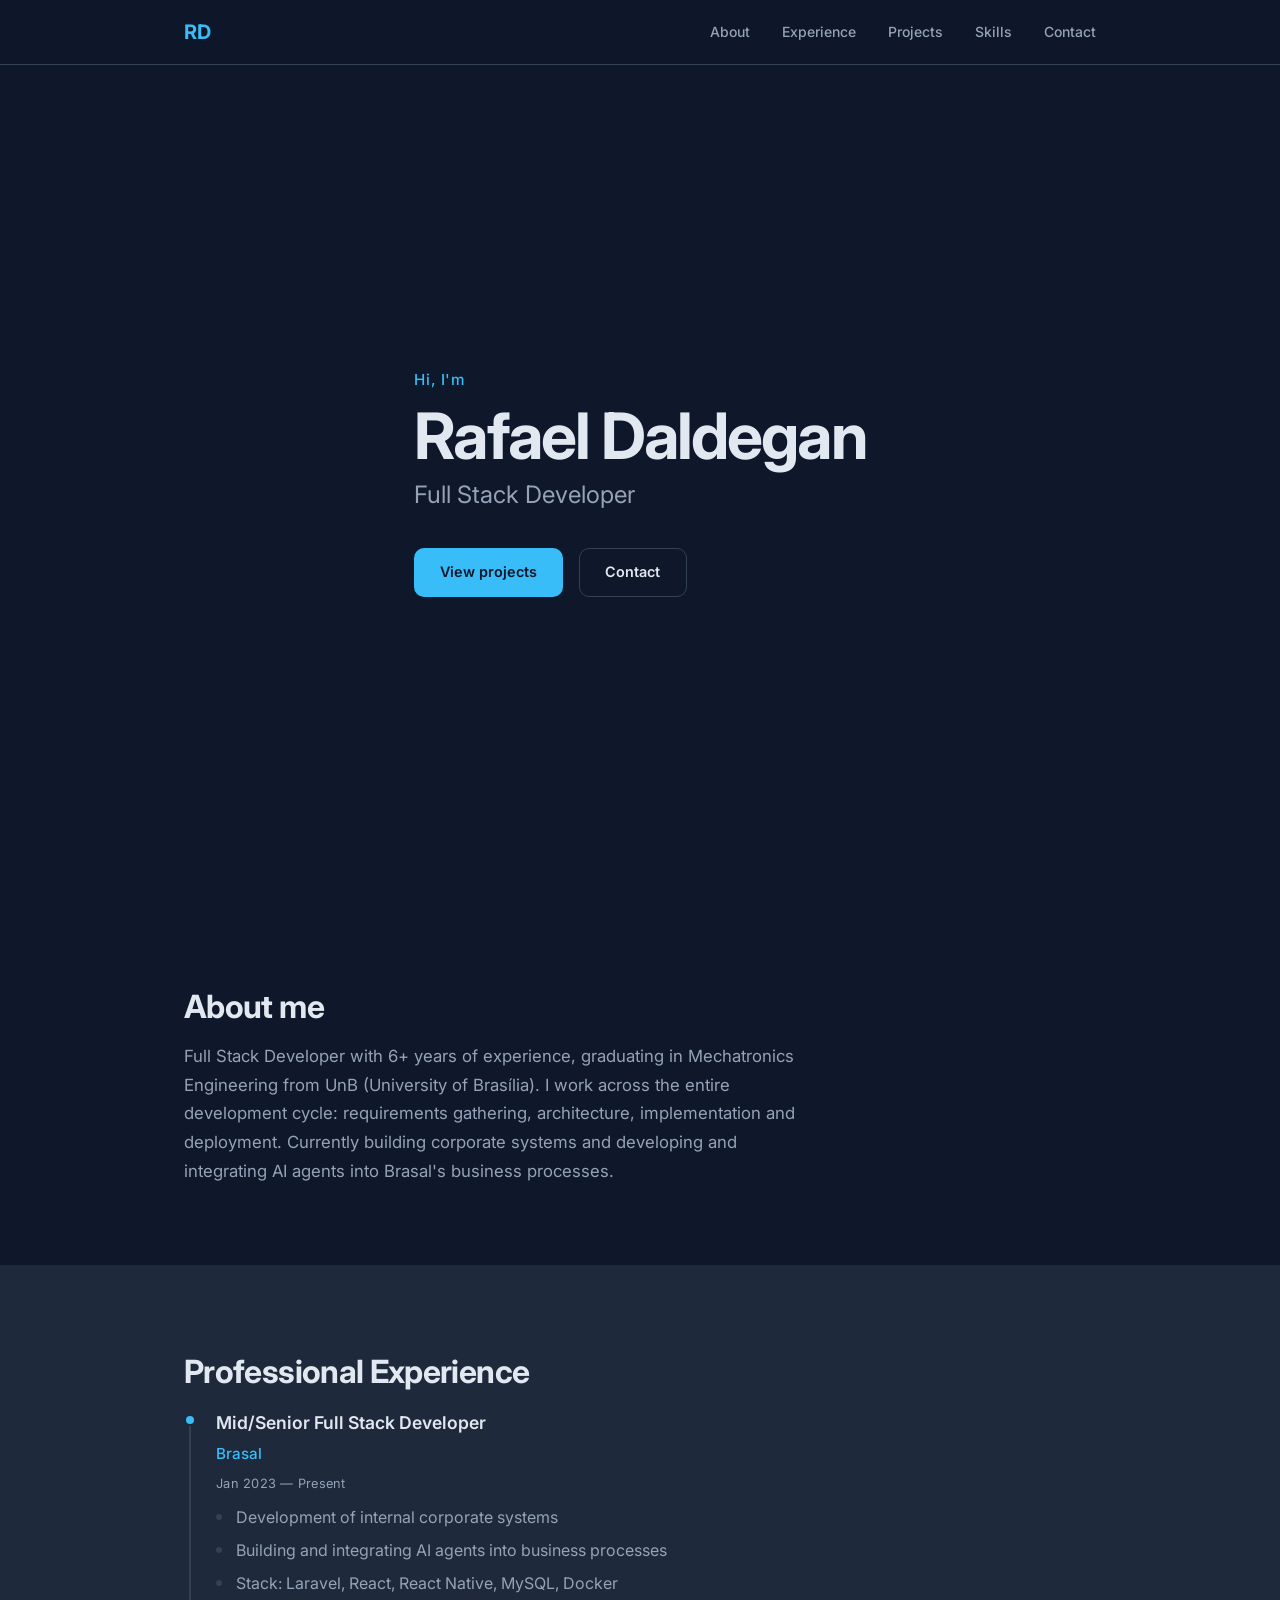
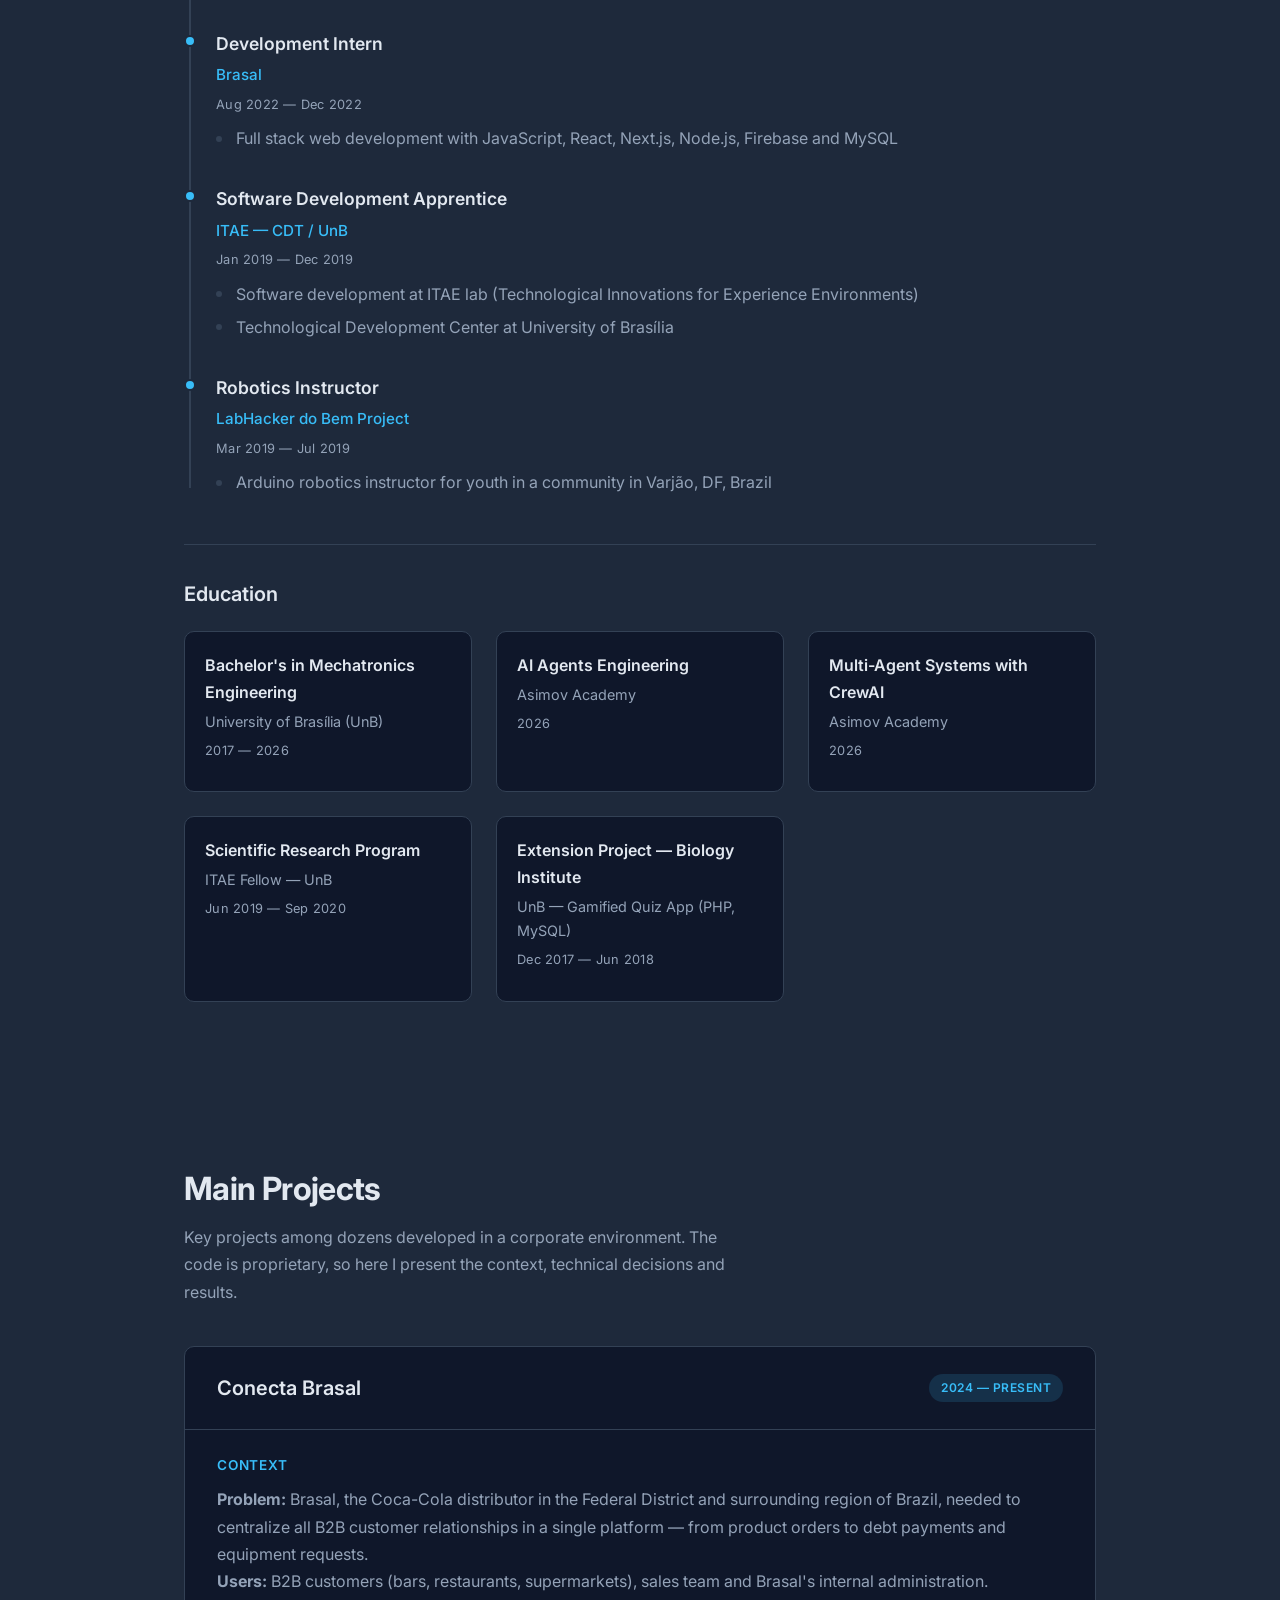
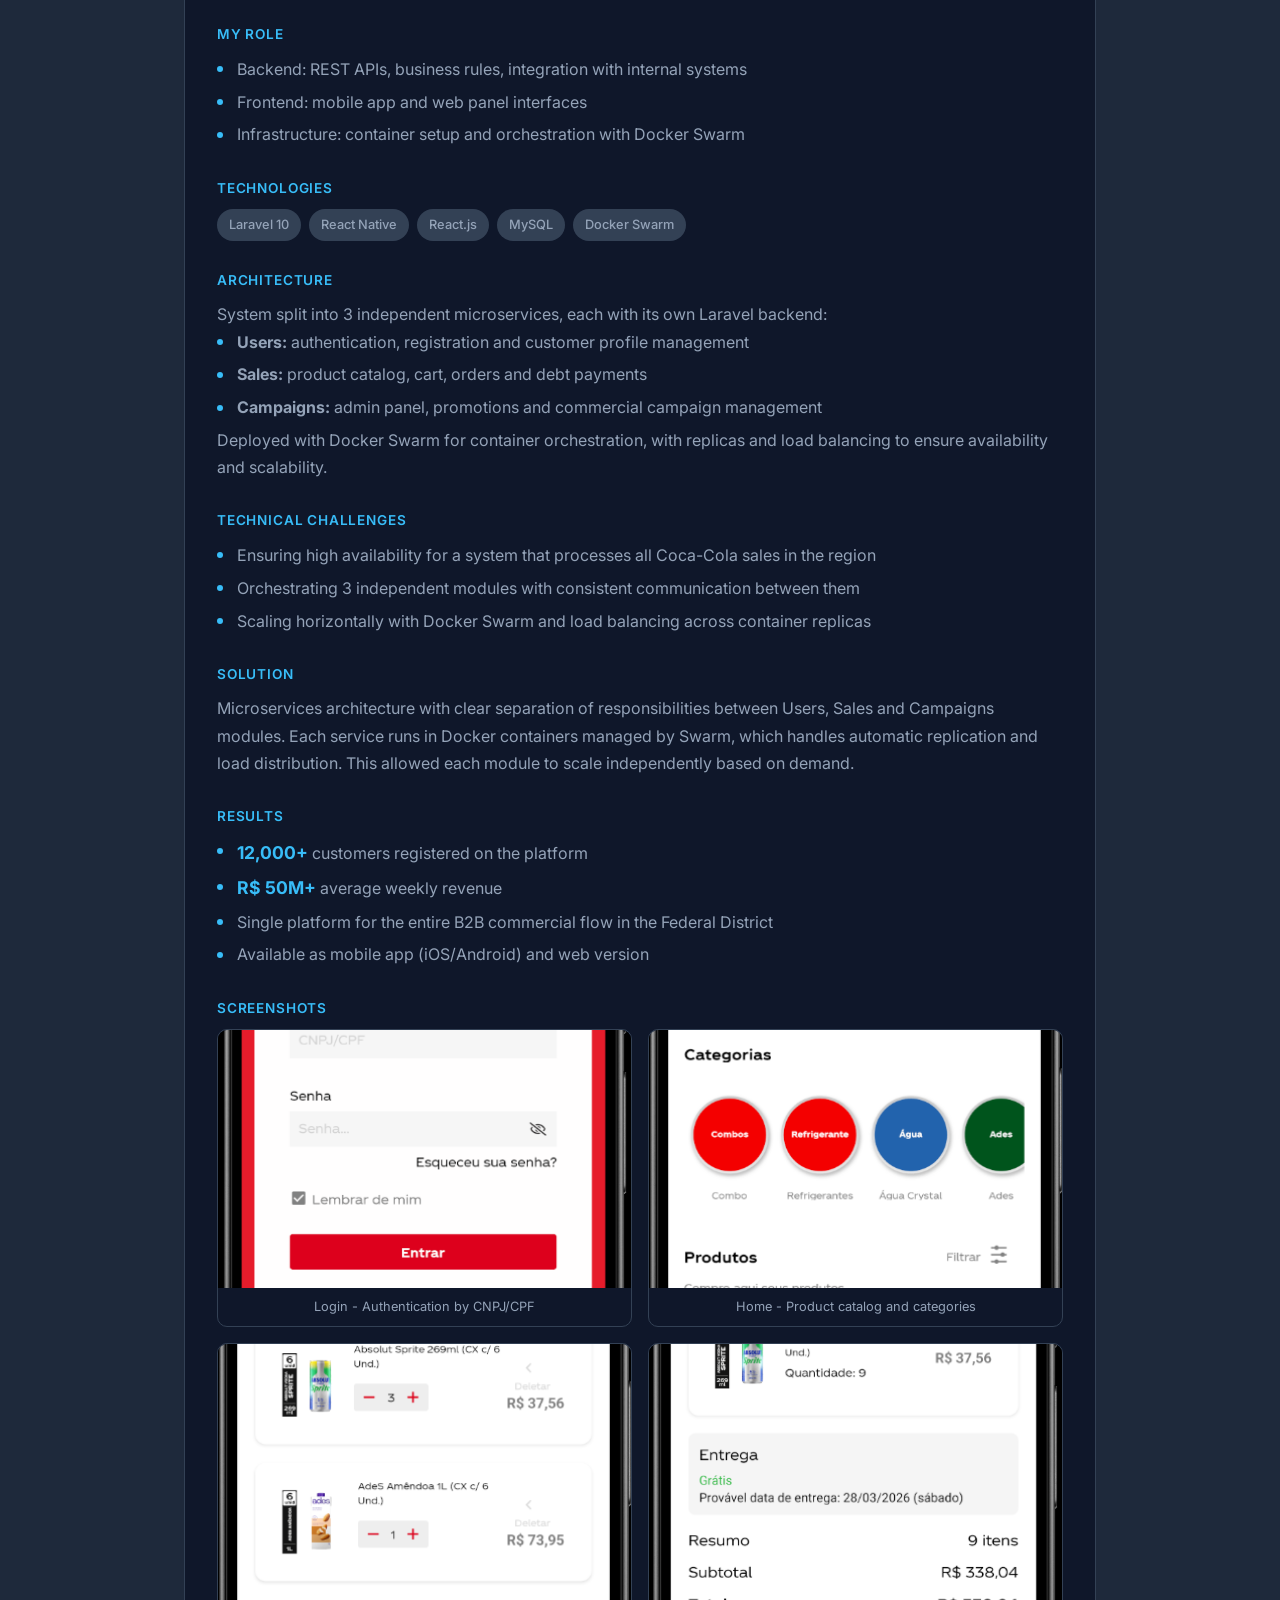
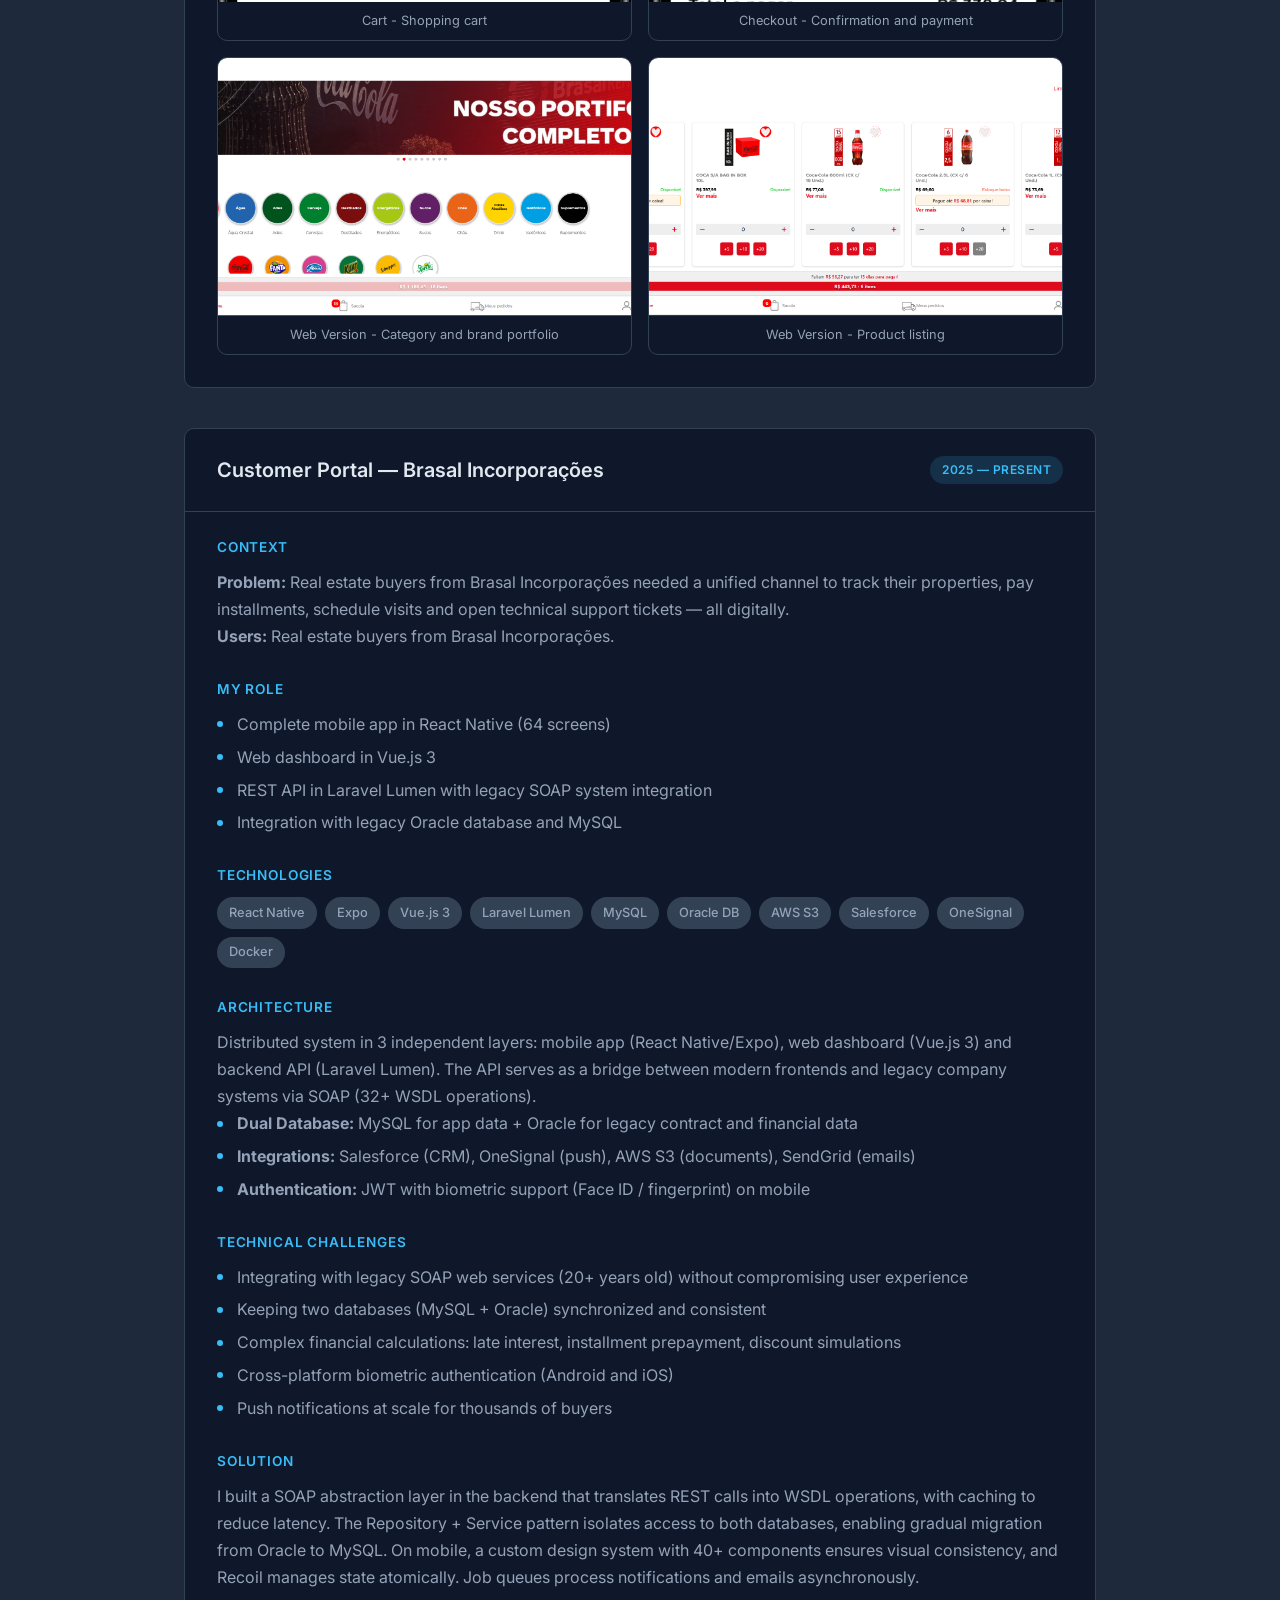
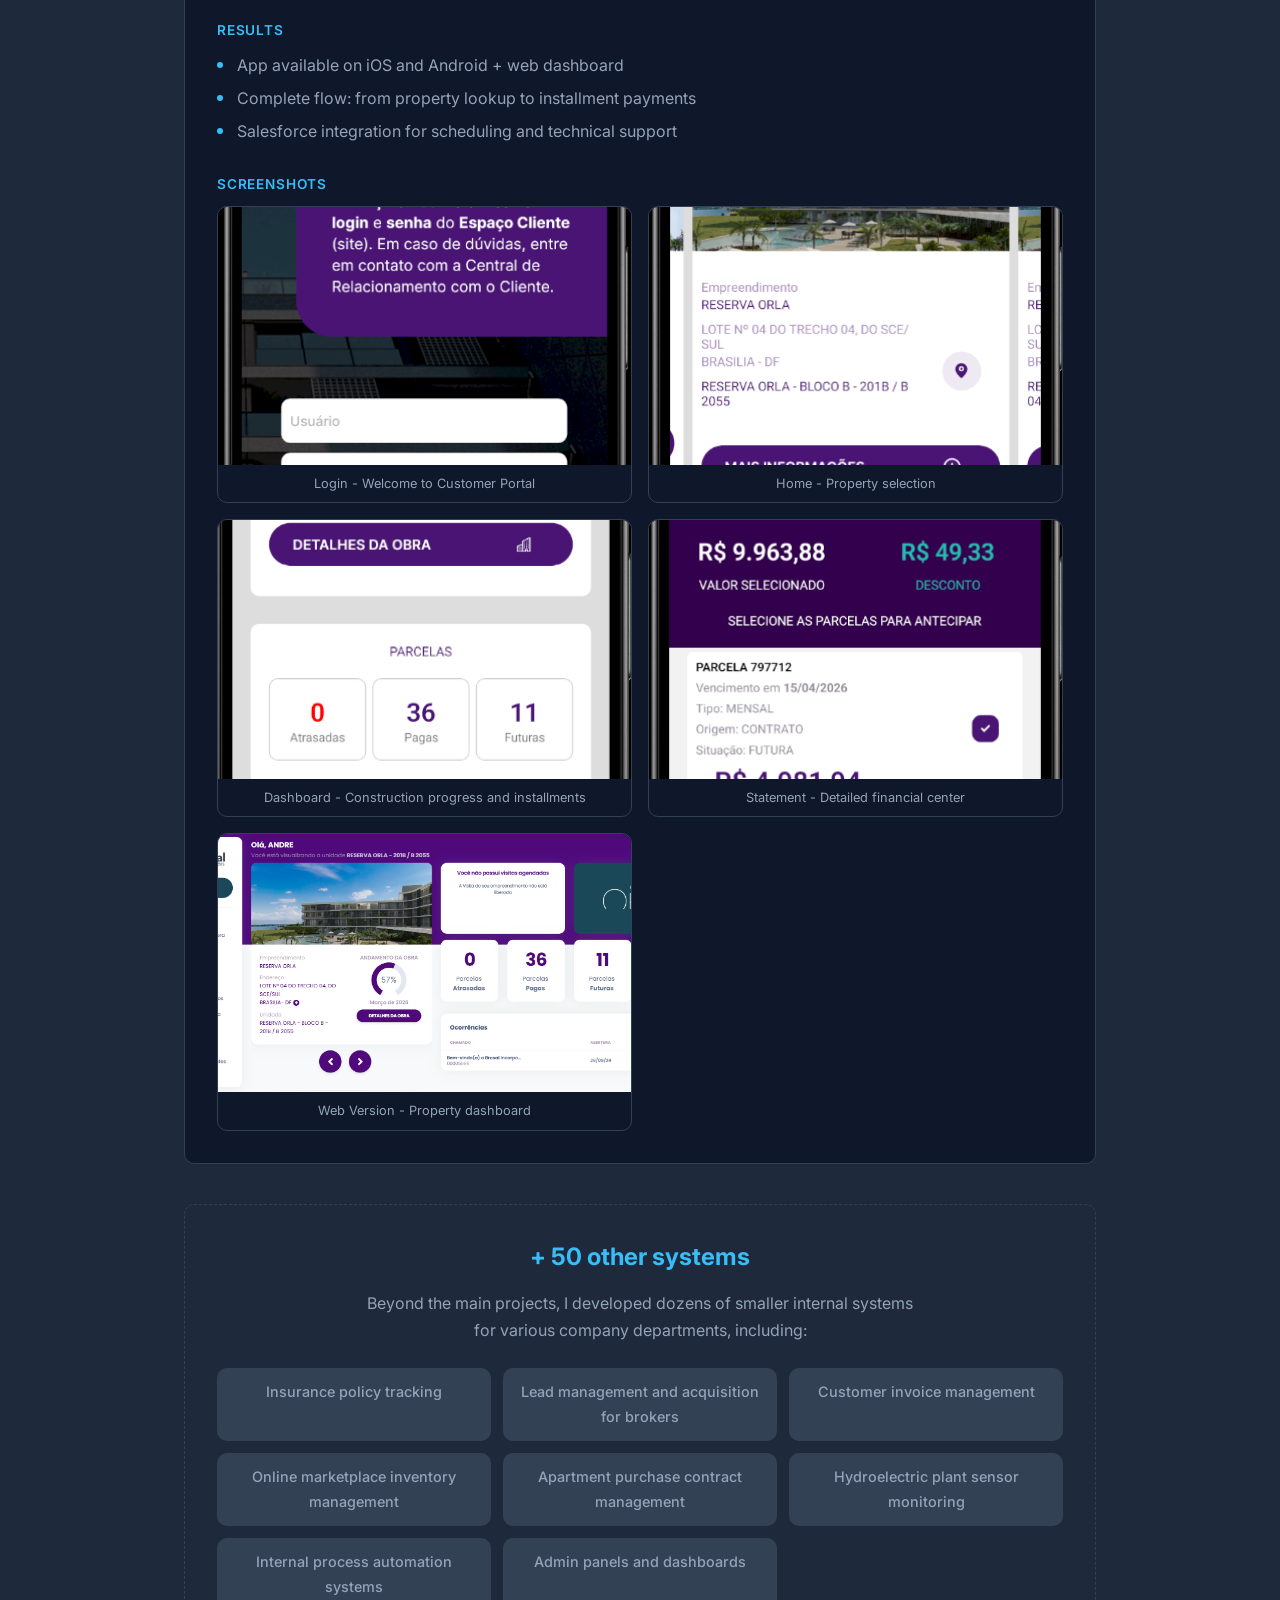
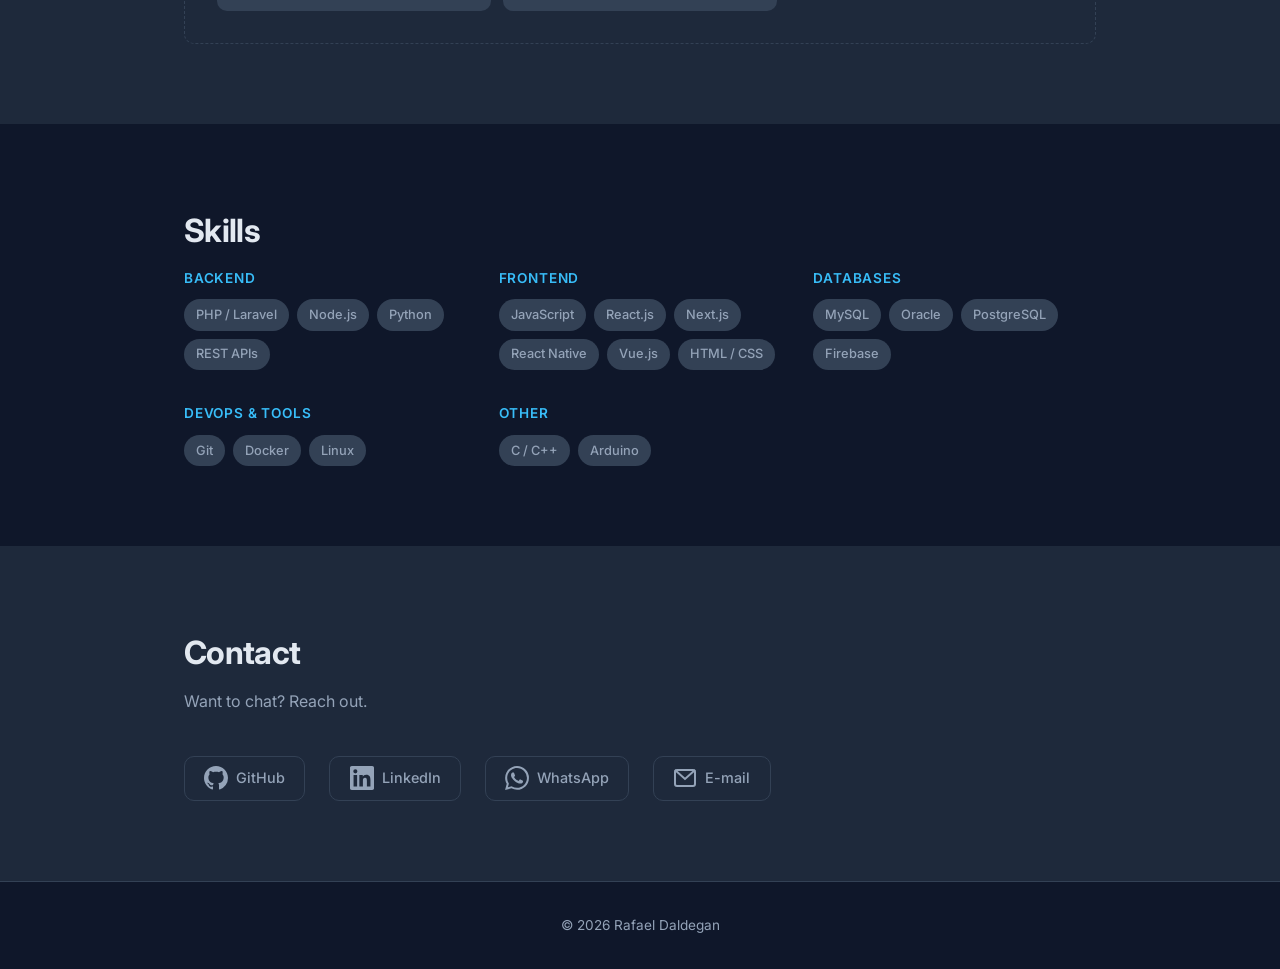
==== en.html @ efead88b "." ====
<!DOCTYPE html>
<html lang="en">
<head>
  <meta charset="UTF-8">
  <meta name="viewport" content="width=device-width, initial-scale=1.0">
  <title>Rafael Daldegan | Portfolio</title>
  <link rel="stylesheet" href="assets/css/style.css">
  <link rel="preconnect" href="https://fonts.googleapis.com">
  <link href="https://fonts.googleapis.com/css2?family=Inter:wght@400;500;600;700&display=swap" rel="stylesheet">
</head>
<body>

  <!-- Header -->
  <header class="header">
    <div class="container">
      <a href="#" class="logo">RD</a>
      <nav class="nav">
        <a href="#about">About</a>
        <a href="#experience">Experience</a>
        <a href="#projects">Projects</a>
        <a href="#skills">Skills</a>
        <a href="#contact">Contact</a>
      </nav>
      <button class="menu-toggle" aria-label="Menu">
        <span></span><span></span><span></span>
      </button>
    </div>
  </header>

  <!-- Hero -->
  <section class="hero">
    <div class="container">
      <p class="hero__label">Hi, I'm</p>
      <h1 class="hero__title">Rafael Daldegan</h1>
      <p class="hero__subtitle">Full Stack Developer</p>
      <div class="hero__actions">
        <a href="#projects" class="btn btn--primary">View projects</a>
        <a href="#contact" class="btn btn--outline">Contact</a>
      </div>
    </div>
  </section>

  <!-- About -->
  <section id="about" class="section">
    <div class="container">
      <h2 class="section__title">About me</h2>
      <div class="about">
        <p>
          Full Stack Developer with 6+ years of experience, graduating in Mechatronics Engineering
          from UnB (University of Brasília). I work across the entire development cycle: requirements
          gathering, architecture, implementation and deployment. Currently building corporate systems
          and developing and integrating AI agents into Brasal's business processes.
        </p>
      </div>
    </div>
  </section>

  <!-- Professional Experience -->
  <section id="experience" class="section section--alt">
    <div class="container">
      <h2 class="section__title">Professional Experience</h2>

      <div class="timeline">

        <div class="timeline__item">
          <div class="timeline__dot"></div>
          <div class="timeline__content">
            <div class="timeline__header">
              <h3>Mid/Senior Full Stack Developer</h3>
              <span class="timeline__company">Brasal</span>
            </div>
            <span class="timeline__period">Jan 2023 &mdash; Present</span>
            <ul>
              <li>Development of internal corporate systems</li>
              <li>Building and integrating AI agents into business processes</li>
              <li>Stack: Laravel, React, React Native, MySQL, Docker</li>
            </ul>
          </div>
        </div>

        <div class="timeline__item">
          <div class="timeline__dot"></div>
          <div class="timeline__content">
            <div class="timeline__header">
              <h3>Development Intern</h3>
              <span class="timeline__company">Brasal</span>
            </div>
            <span class="timeline__period">Aug 2022 &mdash; Dec 2022</span>
            <ul>
              <li>Full stack web development with JavaScript, React, Next.js, Node.js, Firebase and MySQL</li>
            </ul>
          </div>
        </div>

        <div class="timeline__item">
          <div class="timeline__dot"></div>
          <div class="timeline__content">
            <div class="timeline__header">
              <h3>Software Development Apprentice</h3>
              <span class="timeline__company">ITAE &mdash; CDT / UnB</span>
            </div>
            <span class="timeline__period">Jan 2019 &mdash; Dec 2019</span>
            <ul>
              <li>Software development at ITAE lab (Technological Innovations for Experience Environments)</li>
              <li>Technological Development Center at University of Brasília</li>
            </ul>
          </div>
        </div>

        <div class="timeline__item">
          <div class="timeline__dot"></div>
          <div class="timeline__content">
            <div class="timeline__header">
              <h3>Robotics Instructor</h3>
              <span class="timeline__company">LabHacker do Bem Project</span>
            </div>
            <span class="timeline__period">Mar 2019 &mdash; Jul 2019</span>
            <ul>
              <li>Arduino robotics instructor for youth in a community in Varjão, DF, Brazil</li>
            </ul>
          </div>
        </div>

      </div>

      <!-- Education -->
      <div class="formation">
        <h3 class="formation__title">Education</h3>
        <div class="formation__grid">
          <div class="formation__item">
            <h4>Bachelor's in Mechatronics Engineering</h4>
            <p>University of Brasília (UnB)</p>
            <span class="timeline__period">2017 &mdash; 2026</span>
          </div>
          <div class="formation__item">
            <h4>AI Agents Engineering</h4>
            <p>Asimov Academy</p>
            <span class="timeline__period">2026</span>
          </div>
          <div class="formation__item">
            <h4>Multi-Agent Systems with CrewAI</h4>
            <p>Asimov Academy</p>
            <span class="timeline__period">2026</span>
          </div>
          <div class="formation__item">
            <h4>Scientific Research Program</h4>
            <p>ITAE Fellow &mdash; UnB</p>
            <span class="timeline__period">Jun 2019 &mdash; Sep 2020</span>
          </div>
          <div class="formation__item">
            <h4>Extension Project &mdash; Biology Institute</h4>
            <p>UnB &mdash; Gamified Quiz App (PHP, MySQL)</p>
            <span class="timeline__period">Dec 2017 &mdash; Jun 2018</span>
          </div>
        </div>
      </div>

    </div>
  </section>

  <!-- Projects -->
  <section id="projects" class="section section--alt">
    <div class="container">
      <h2 class="section__title">Main Projects</h2>
      <p class="section__desc">
        Key projects among dozens developed in a corporate environment. The code is proprietary,
        so here I present the context, technical decisions and results.
      </p>

      <!-- ====== PROJECT 1 ====== -->
      <article class="project">
        <div class="project__header">
          <h3 class="project__name">Conecta Brasal</h3>
          <span class="project__badge">2024 &mdash; Present</span>
        </div>

        <div class="project__body">
          <!-- Context -->
          <div class="project__block">
            <h4>Context</h4>
            <p>
              <strong>Problem:</strong> Brasal, the Coca-Cola distributor in the Federal District
              and surrounding region of Brazil, needed to centralize all B2B customer relationships
              in a single platform &mdash; from product orders to debt payments and equipment requests.
            </p>
            <p>
              <strong>Users:</strong> B2B customers (bars, restaurants, supermarkets), sales team
              and Brasal's internal administration.
            </p>
          </div>

          <!-- Role -->
          <div class="project__block">
            <h4>My role</h4>
            <ul>
              <li>Backend: REST APIs, business rules, integration with internal systems</li>
              <li>Frontend: mobile app and web panel interfaces</li>
              <li>Infrastructure: container setup and orchestration with Docker Swarm</li>
            </ul>
          </div>

          <!-- Technologies -->
          <div class="project__block">
            <h4>Technologies</h4>
            <div class="tags">
              <span class="tag">Laravel 10</span>
              <span class="tag">React Native</span>
              <span class="tag">React.js</span>
              <span class="tag">MySQL</span>
              <span class="tag">Docker Swarm</span>
            </div>
          </div>

          <!-- Architecture -->
          <div class="project__block">
            <h4>Architecture</h4>
            <p>
              System split into 3 independent microservices, each with its own Laravel backend:
            </p>
            <ul>
              <li><strong>Users:</strong> authentication, registration and customer profile management</li>
              <li><strong>Sales:</strong> product catalog, cart, orders and debt payments</li>
              <li><strong>Campaigns:</strong> admin panel, promotions and commercial campaign management</li>
            </ul>
            <p>
              Deployed with Docker Swarm for container orchestration, with replicas and load balancing
              to ensure availability and scalability.
            </p>
          </div>

          <!-- Challenges -->
          <div class="project__block">
            <h4>Technical challenges</h4>
            <ul>
              <li>Ensuring high availability for a system that processes all Coca-Cola sales in the region</li>
              <li>Orchestrating 3 independent modules with consistent communication between them</li>
              <li>Scaling horizontally with Docker Swarm and load balancing across container replicas</li>
            </ul>
          </div>

          <!-- Solution -->
          <div class="project__block">
            <h4>Solution</h4>
            <p>
              Microservices architecture with clear separation of responsibilities between Users,
              Sales and Campaigns modules. Each service runs in Docker containers managed by Swarm,
              which handles automatic replication and load distribution. This allowed each module
              to scale independently based on demand.
            </p>
          </div>

          <!-- Results -->
          <div class="project__block">
            <h4>Results</h4>
            <ul class="results">
              <li><strong>12,000+</strong> customers registered on the platform</li>
              <li><strong>R$ 50M+</strong> average weekly revenue</li>
              <li>Single platform for the entire B2B commercial flow in the Federal District</li>
              <li>Available as mobile app (iOS/Android) and web version</li>
            </ul>
          </div>

          <!-- Screenshots -->
          <div class="project__block">
            <h4>Screenshots</h4>
            <div class="screenshots">
              <figure class="screenshot">
                <img src="assets/img/conecta/image1.png" alt="Conecta Brasal login screen">
                <figcaption>Login - Authentication by CNPJ/CPF</figcaption>
              </figure>
              <figure class="screenshot">
                <img src="assets/img/conecta/image2.png" alt="Conecta Brasal product catalog">
                <figcaption>Home - Product catalog and categories</figcaption>
              </figure>
              <figure class="screenshot">
                <img src="assets/img/conecta/image3.png" alt="Conecta Brasal shopping cart">
                <figcaption>Cart - Shopping cart</figcaption>
              </figure>
              <figure class="screenshot">
                <img src="assets/img/conecta/image4.png" alt="Conecta Brasal checkout">
                <figcaption>Checkout - Confirmation and payment</figcaption>
              </figure>
              <figure class="screenshot">
                <img src="assets/img/conecta/image5.png" alt="Web version - Conecta Brasal product catalog">
                <figcaption>Web Version - Category and brand portfolio</figcaption>
              </figure>
              <figure class="screenshot">
                <img src="assets/img/conecta/image6.png" alt="Web version - Conecta Brasal product listing">
                <figcaption>Web Version - Product listing</figcaption>
              </figure>
            </div>
          </div>
        </div>
      </article>

      <!-- ====== PROJECT 2 - Espaço Cliente Brasal Incorporações ====== -->
      <article class="project">
        <div class="project__header">
          <h3 class="project__name">Customer Portal &mdash; Brasal Incorporações</h3>
          <span class="project__badge">2025 &mdash; Present</span>
        </div>

        <div class="project__body">
          <!-- Context -->
          <div class="project__block">
            <h4>Context</h4>
            <p>
              <strong>Problem:</strong> Real estate buyers from Brasal Incorporações needed a unified
              channel to track their properties, pay installments, schedule visits and open
              technical support tickets &mdash; all digitally.
            </p>
            <p>
              <strong>Users:</strong> Real estate buyers from Brasal Incorporações.
            </p>
          </div>

          <!-- Role -->
          <div class="project__block">
            <h4>My role</h4>
            <ul>
              <li>Complete mobile app in React Native (64 screens)</li>
              <li>Web dashboard in Vue.js 3</li>
              <li>REST API in Laravel Lumen with legacy SOAP system integration</li>
              <li>Integration with legacy Oracle database and MySQL</li>
            </ul>
          </div>

          <!-- Technologies -->
          <div class="project__block">
            <h4>Technologies</h4>
            <div class="tags">
              <span class="tag">React Native</span>
              <span class="tag">Expo</span>
              <span class="tag">Vue.js 3</span>
              <span class="tag">Laravel Lumen</span>
              <span class="tag">MySQL</span>
              <span class="tag">Oracle DB</span>
              <span class="tag">AWS S3</span>
              <span class="tag">Salesforce</span>
              <span class="tag">OneSignal</span>
              <span class="tag">Docker</span>
            </div>
          </div>

          <!-- Architecture -->
          <div class="project__block">
            <h4>Architecture</h4>
            <p>
              Distributed system in 3 independent layers: mobile app (React Native/Expo),
              web dashboard (Vue.js 3) and backend API (Laravel Lumen). The API serves as a bridge
              between modern frontends and legacy company systems via SOAP (32+ WSDL operations).
            </p>
            <ul>
              <li><strong>Dual Database:</strong> MySQL for app data + Oracle for legacy contract and financial data</li>
              <li><strong>Integrations:</strong> Salesforce (CRM), OneSignal (push), AWS S3 (documents), SendGrid (emails)</li>
              <li><strong>Authentication:</strong> JWT with biometric support (Face ID / fingerprint) on mobile</li>
            </ul>
          </div>

          <!-- Challenges -->
          <div class="project__block">
            <h4>Technical challenges</h4>
            <ul>
              <li>Integrating with legacy SOAP web services (20+ years old) without compromising user experience</li>
              <li>Keeping two databases (MySQL + Oracle) synchronized and consistent</li>
              <li>Complex financial calculations: late interest, installment prepayment, discount simulations</li>
              <li>Cross-platform biometric authentication (Android and iOS)</li>
              <li>Push notifications at scale for thousands of buyers</li>
            </ul>
          </div>

          <!-- Solution -->
          <div class="project__block">
            <h4>Solution</h4>
            <p>
              I built a SOAP abstraction layer in the backend that translates REST calls into WSDL
              operations, with caching to reduce latency. The Repository + Service pattern isolates
              access to both databases, enabling gradual migration from Oracle to MySQL. On mobile,
              a custom design system with 40+ components ensures visual consistency, and Recoil manages
              state atomically. Job queues process notifications and emails asynchronously.
            </p>
          </div>

          <!-- Results -->
          <div class="project__block">
            <h4>Results</h4>
            <ul class="results">
              <li>App available on iOS and Android + web dashboard</li>
              <li>Complete flow: from property lookup to installment payments</li>
              <li>Salesforce integration for scheduling and technical support</li>
            </ul>
          </div>

          <!-- Screenshots -->
          <div class="project__block">
            <h4>Screenshots</h4>
            <div class="screenshots">
              <figure class="screenshot">
                <img src="assets/img/incorporacoes/image1.png" alt="Customer Portal login screen">
                <figcaption>Login - Welcome to Customer Portal</figcaption>
              </figure>
              <figure class="screenshot">
                <img src="assets/img/incorporacoes/image2.png" alt="Property selection">
                <figcaption>Home - Property selection</figcaption>
              </figure>
              <figure class="screenshot">
                <img src="assets/img/incorporacoes/image3.png" alt="Property dashboard">
                <figcaption>Dashboard - Construction progress and installments</figcaption>
              </figure>
              <figure class="screenshot">
                <img src="assets/img/incorporacoes/image4.png" alt="Detailed financial statement">
                <figcaption>Statement - Detailed financial center</figcaption>
              </figure>
              <figure class="screenshot">
                <img src="assets/img/incorporacoes/image.png" alt="Customer Portal web dashboard">
                <figcaption>Web Version - Property dashboard</figcaption>
              </figure>
            </div>
          </div>
        </div>
      </article>

      <!-- ====== Other projects ====== -->
      <div class="other-projects">
        <h3 class="other-projects__title">+ 50 other systems</h3>
        <p>
          Beyond the main projects, I developed dozens of smaller internal systems
          for various company departments, including:
        </p>
        <div class="other-projects__grid">
          <div class="other-projects__item">Insurance policy tracking</div>
          <div class="other-projects__item">Lead management and acquisition for brokers</div>
          <div class="other-projects__item">Customer invoice management</div>
          <div class="other-projects__item">Online marketplace inventory management</div>
          <div class="other-projects__item">Apartment purchase contract management</div>
          <div class="other-projects__item">Hydroelectric plant sensor monitoring</div>
          <div class="other-projects__item">Internal process automation systems</div>
          <div class="other-projects__item">Admin panels and dashboards</div>
        </div>
      </div>

    </div>
  </section>

  <!-- Skills -->
  <section id="skills" class="section">
    <div class="container">
      <h2 class="section__title">Skills</h2>
      <div class="skills-grid">
        <div class="skill-group">
          <h4>Backend</h4>
          <div class="tags">
            <span class="tag">PHP / Laravel</span>
            <span class="tag">Node.js</span>
            <span class="tag">Python</span>
            <span class="tag">REST APIs</span>
          </div>
        </div>
        <div class="skill-group">
          <h4>Frontend</h4>
          <div class="tags">
            <span class="tag">JavaScript</span>
            <span class="tag">React.js</span>
            <span class="tag">Next.js</span>
            <span class="tag">React Native</span>
            <span class="tag">Vue.js</span>
            <span class="tag">HTML / CSS</span>
          </div>
        </div>
        <div class="skill-group">
          <h4>Databases</h4>
          <div class="tags">
            <span class="tag">MySQL</span>
            <span class="tag">Oracle</span>
            <span class="tag">PostgreSQL</span>
            <span class="tag">Firebase</span>
          </div>
        </div>
        <div class="skill-group">
          <h4>DevOps & Tools</h4>
          <div class="tags">
            <span class="tag">Git</span>
            <span class="tag">Docker</span>
            <span class="tag">Linux</span>
          </div>
        </div>
        <div class="skill-group">
          <h4>Other</h4>
          <div class="tags">
            <span class="tag">C / C++</span>
            <span class="tag">Arduino</span>
          </div>
        </div>
      </div>
    </div>
  </section>

  <!-- Contact -->
  <section id="contact" class="section section--alt">
    <div class="container">
      <h2 class="section__title">Contact</h2>
      <p class="section__desc">Want to chat? Reach out.</p>
      <div class="contact-links">
        <a href="https://github.com/rdaldegan" target="_blank" class="contact-link">
          <svg width="24" height="24" viewBox="0 0 24 24" fill="currentColor"><path d="M12 0C5.37 0 0 5.37 0 12c0 5.31 3.435 9.795 8.205 11.385.6.105.825-.255.825-.57 0-.285-.015-1.23-.015-2.235-3.015.555-3.795-.735-4.035-1.41-.135-.345-.72-1.41-1.23-1.695-.42-.225-1.02-.78-.015-.795.945-.015 1.62.87 1.845 1.23 1.08 1.815 2.805 1.305 3.495.99.105-.78.42-1.305.765-1.605-2.67-.3-5.46-1.335-5.46-5.925 0-1.305.465-2.385 1.23-3.225-.12-.3-.54-1.53.12-3.18 0 0 1.005-.315 3.3 1.23.96-.27 1.98-.405 3-.405s2.04.135 3 .405c2.295-1.56 3.3-1.23 3.3-1.23.66 1.65.24 2.88.12 3.18.765.84 1.23 1.905 1.23 3.225 0 4.605-2.805 5.625-5.475 5.925.435.375.81 1.095.81 2.22 0 1.605-.015 2.895-.015 3.3 0 .315.225.69.825.57A12.02 12.02 0 0024 12c0-6.63-5.37-12-12-12z"/></svg>
          GitHub
        </a>
        <a href="https://www.linkedin.com/in/rafaelbarreto-daldegan-b50a26187" target="_blank" class="contact-link">
          <svg width="24" height="24" viewBox="0 0 24 24" fill="currentColor"><path d="M20.447 20.452h-3.554v-5.569c0-1.328-.027-3.037-1.852-3.037-1.853 0-2.136 1.445-2.136 2.939v5.667H9.351V9h3.414v1.561h.046c.477-.9 1.637-1.85 3.37-1.85 3.601 0 4.267 2.37 4.267 5.455v6.286zM5.337 7.433a2.062 2.062 0 01-2.063-2.065 2.064 2.064 0 112.063 2.065zm1.782 13.019H3.555V9h3.564v11.452zM22.225 0H1.771C.792 0 0 .774 0 1.729v20.542C0 23.227.792 24 1.771 24h20.451C23.2 24 24 23.227 24 22.271V1.729C24 .774 23.2 0 22.222 0h.003z"/></svg>
          LinkedIn
        </a>
        <a href="https://wa.me/5561983157060" target="_blank" class="contact-link">
          <svg width="24" height="24" viewBox="0 0 24 24" fill="currentColor"><path d="M17.472 14.382c-.297-.149-1.758-.867-2.03-.967-.273-.099-.471-.148-.67.15-.197.297-.767.966-.94 1.164-.173.199-.347.223-.644.075-.297-.15-1.255-.463-2.39-1.475-.883-.788-1.48-1.761-1.653-2.059-.173-.297-.018-.458.13-.606.134-.133.298-.347.446-.52.149-.174.198-.298.298-.497.099-.198.05-.371-.025-.52-.075-.149-.669-1.612-.916-2.207-.242-.579-.487-.5-.669-.51-.173-.008-.371-.01-.57-.01-.198 0-.52.074-.792.372-.272.297-1.04 1.016-1.04 2.479 0 1.462 1.065 2.875 1.213 3.074.149.198 2.096 3.2 5.077 4.487.709.306 1.262.489 1.694.625.712.227 1.36.195 1.871.118.571-.085 1.758-.719 2.006-1.413.248-.694.248-1.289.173-1.413-.074-.124-.272-.198-.57-.347m-5.421 7.403h-.004a9.87 9.87 0 01-5.031-1.378l-.361-.214-3.741.982.998-3.648-.235-.374a9.86 9.86 0 01-1.51-5.26c.001-5.45 4.436-9.884 9.888-9.884 2.64 0 5.122 1.03 6.988 2.898a9.825 9.825 0 012.893 6.994c-.003 5.45-4.437 9.884-9.885 9.884m8.413-18.297A11.815 11.815 0 0012.05 0C5.495 0 .16 5.335.157 11.892c0 2.096.547 4.142 1.588 5.945L.057 24l6.305-1.654a11.882 11.882 0 005.683 1.448h.005c6.554 0 11.89-5.335 11.893-11.893a11.821 11.821 0 00-3.48-8.413z"/></svg>
          WhatsApp
        </a>
        <a href="mailto:ra.fa.daldegan@hotmail.com" class="contact-link">
          <svg width="24" height="24" viewBox="0 0 24 24" fill="none" stroke="currentColor" stroke-width="2"><rect x="2" y="4" width="20" height="16" rx="2"/><path d="M22 4L12 13 2 4"/></svg>
          E-mail
        </a>
      </div>
    </div>
  </section>

  <!-- Footer -->
  <footer class="footer">
    <div class="container">
      <p>&copy; 2026 Rafael Daldegan</p>
    </div>
  </footer>

  <script src="assets/js/main.js"></script>
</body>
</html>
---- assets/css/style.css ----
/* ===== Reset & Base ===== */
*, *::before, *::after { margin: 0; padding: 0; box-sizing: border-box; }

:root {
  --color-bg: #0f172a;
  --color-bg-alt: #1e293b;
  --color-surface: #334155;
  --color-primary: #38bdf8;
  --color-primary-hover: #7dd3fc;
  --color-text: #e2e8f0;
  --color-text-muted: #94a3b8;
  --color-border: #334155;
  --font: 'Inter', system-ui, -apple-system, sans-serif;
  --container: 960px;
  --radius: 10px;
}

html { scroll-behavior: smooth; }

body {
  font-family: var(--font);
  background: var(--color-bg);
  color: var(--color-text);
  line-height: 1.7;
  -webkit-font-smoothing: antialiased;
}

a { color: var(--color-primary); text-decoration: none; transition: color .2s; }
a:hover { color: var(--color-primary-hover); }

img { max-width: 100%; height: auto; display: block; }

.container { max-width: var(--container); margin: 0 auto; padding: 0 1.5rem; }

/* ===== Header ===== */
.header {
  position: fixed; top: 0; left: 0; right: 0; z-index: 100;
  background: rgba(15, 23, 42, .85);
  backdrop-filter: blur(12px);
  border-bottom: 1px solid var(--color-border);
}

.header .container {
  display: flex; align-items: center; justify-content: space-between;
  height: 64px;
}

.logo {
  font-size: 1.25rem; font-weight: 700; color: var(--color-primary);
  letter-spacing: -0.02em;
}
.logo:hover { color: var(--color-primary-hover); }

.nav { display: flex; gap: 2rem; }
.nav a {
  color: var(--color-text-muted); font-size: .875rem; font-weight: 500;
  transition: color .2s;
}
.nav a:hover { color: var(--color-text); }

.menu-toggle {
  display: none; background: none; border: none; cursor: pointer;
  flex-direction: column; gap: 5px; padding: 4px;
}
.menu-toggle span {
  display: block; width: 22px; height: 2px; background: var(--color-text);
  border-radius: 2px; transition: .3s;
}

/* ===== Hero ===== */
.hero {
  min-height: 100vh; display: flex; align-items: center;
  padding-top: 64px;
}

.hero__label {
  color: var(--color-primary); font-weight: 500; font-size: .95rem;
  margin-bottom: .5rem; letter-spacing: .04em;
}

.hero__title {
  font-size: clamp(2.5rem, 6vw, 4rem); font-weight: 700;
  line-height: 1.1; letter-spacing: -0.03em;
}

.hero__subtitle {
  font-size: clamp(1.15rem, 2.5vw, 1.5rem); color: var(--color-text-muted);
  margin-top: .25rem;
}

.hero__desc {
  max-width: 520px; color: var(--color-text-muted);
  margin-top: 1.25rem; font-size: 1.05rem;
}

.hero__actions { display: flex; gap: 1rem; margin-top: 2rem; flex-wrap: wrap; }

/* ===== Buttons ===== */
.btn {
  display: inline-flex; align-items: center; padding: .7rem 1.6rem;
  border-radius: var(--radius); font-weight: 600; font-size: .9rem;
  transition: all .2s;
}

.btn--primary {
  background: var(--color-primary); color: var(--color-bg);
}
.btn--primary:hover {
  background: var(--color-primary-hover); color: var(--color-bg);
}

.btn--outline {
  border: 1px solid var(--color-border); color: var(--color-text);
}
.btn--outline:hover {
  border-color: var(--color-primary); color: var(--color-primary);
}

/* ===== Sections ===== */
.section { padding: 5rem 0; }
.section--alt { background: var(--color-bg-alt); }

.section__title {
  font-size: 2rem; font-weight: 700; letter-spacing: -0.02em;
  margin-bottom: .5rem;
}

.section__desc {
  color: var(--color-text-muted); max-width: 560px; margin-bottom: 2.5rem;
}

/* ===== About ===== */
.about { max-width: 640px; color: var(--color-text-muted); font-size: 1.05rem; }

/* ===== Project Card ===== */
.project {
  background: var(--color-bg);
  border: 1px solid var(--color-border);
  border-radius: var(--radius);
  margin-bottom: 2.5rem;
  overflow: hidden;
}

.project__header {
  display: flex; align-items: center; justify-content: space-between;
  padding: 1.5rem 2rem;
  border-bottom: 1px solid var(--color-border);
  cursor: pointer;
}

.project__name { font-size: 1.25rem; font-weight: 600; }

.project__badge {
  font-size: .75rem; font-weight: 600; text-transform: uppercase;
  padding: .25rem .75rem; border-radius: 999px;
  background: rgba(56, 189, 248, .15); color: var(--color-primary);
  letter-spacing: .04em;
}

.project__body { padding: 1.5rem 2rem 2rem; }

.project__block { margin-bottom: 1.75rem; }
.project__block:last-child { margin-bottom: 0; }

.project__block h4 {
  font-size: .85rem; font-weight: 600; text-transform: uppercase;
  letter-spacing: .06em; color: var(--color-primary);
  margin-bottom: .6rem;
}

.project__block p { color: var(--color-text-muted); }

.project__block ul {
  list-style: none; padding: 0;
}
.project__block ul li {
  position: relative; padding-left: 1.25rem; color: var(--color-text-muted);
  margin-bottom: .35rem;
}
.project__block ul li::before {
  content: ''; position: absolute; left: 0; top: .65em;
  width: 6px; height: 6px; border-radius: 50%;
  background: var(--color-primary);
}

.results li strong {
  color: var(--color-primary); font-size: 1.1rem;
}

/* ===== Tags ===== */
.tags { display: flex; flex-wrap: wrap; gap: .5rem; }

.tag {
  font-size: .8rem; font-weight: 500; padding: .3rem .75rem;
  border-radius: 999px; background: var(--color-surface);
  color: var(--color-text-muted);
}

/* ===== Other Projects ===== */
.other-projects {
  margin-top: 2.5rem; padding: 2rem;
  border: 1px dashed var(--color-border); border-radius: var(--radius);
  text-align: center;
}

.other-projects__title {
  font-size: 1.5rem; font-weight: 700; color: var(--color-primary);
  margin-bottom: .75rem;
}

.other-projects p {
  color: var(--color-text-muted); max-width: 560px;
  margin: 0 auto 1.5rem;
}

.other-projects__grid {
  display: grid; grid-template-columns: repeat(auto-fill, minmax(220px, 1fr));
  gap: .75rem;
}

.other-projects__item {
  padding: .75rem 1rem; border-radius: var(--radius);
  background: var(--color-surface); color: var(--color-text-muted);
  font-size: .9rem; font-weight: 500;
}

/* ===== Screenshots ===== */
.screenshots { display: grid; grid-template-columns: repeat(auto-fill, minmax(280px, 1fr)); gap: 1rem; }

.screenshot {
  border-radius: var(--radius); overflow: hidden;
  border: 1px solid var(--color-border);
}

.screenshot img {
  width: 100%; aspect-ratio: 16/10; object-fit: cover;
  background: var(--color-surface);
}

.screenshot figcaption {
  padding: .5rem .75rem; font-size: .8rem;
  color: var(--color-text-muted); text-align: center;
}

.screenshot:hover {
  border-color: var(--color-primary);
  transition: border-color .2s;
}
.screenshot:hover img {
  opacity: .85;
  transition: opacity .2s;
}

/* ===== Lightbox ===== */
.lightbox {
  position: fixed; inset: 0; z-index: 1000;
  background: rgba(0, 0, 0, .9);
  display: flex; align-items: center; justify-content: center;
  opacity: 0; visibility: hidden;
  transition: opacity .3s, visibility .3s;
}
.lightbox.open { opacity: 1; visibility: visible; }

.lightbox__content {
  display: flex; flex-direction: column; align-items: center;
  max-width: 90vw; max-height: 90vh;
}

.lightbox__img {
  max-height: 75vh; max-width: 85vw;
  object-fit: contain; border-radius: var(--radius);
}

.lightbox__caption {
  color: var(--color-text); font-size: .95rem;
  margin-top: .75rem; text-align: center;
}

.lightbox__counter {
  color: var(--color-text-muted); font-size: .8rem;
  margin-top: .25rem;
}

.lightbox__close,
.lightbox__prev,
.lightbox__next {
  position: absolute; background: none; border: none;
  color: #fff; cursor: pointer; transition: color .2s;
  z-index: 1001;
}
.lightbox__close:hover,
.lightbox__prev:hover,
.lightbox__next:hover { color: var(--color-primary); }

.lightbox__close {
  top: 1.5rem; right: 1.5rem; font-size: 2.5rem; line-height: 1;
}

.lightbox__prev,
.lightbox__next {
  top: 50%; transform: translateY(-50%); font-size: 3rem; line-height: 1;
  padding: .5rem;
}
.lightbox__prev { left: 1.5rem; }
.lightbox__next { right: 1.5rem; }

@media (max-width: 640px) {
  .lightbox__prev { left: .5rem; font-size: 2rem; }
  .lightbox__next { right: .5rem; font-size: 2rem; }
  .lightbox__close { top: 1rem; right: 1rem; }
}

/* ===== Timeline (Experiência) ===== */
.timeline {
  position: relative; padding-left: 2rem; margin-bottom: 3rem;
}
.timeline::before {
  content: ''; position: absolute; left: 5px; top: 8px; bottom: 8px;
  width: 2px; background: var(--color-border);
}

.timeline__item {
  position: relative; margin-bottom: 2rem;
}
.timeline__item:last-child { margin-bottom: 0; }

.timeline__dot {
  position: absolute; left: -2rem; top: 6px;
  width: 12px; height: 12px; border-radius: 50%;
  background: var(--color-primary); border: 2px solid var(--color-bg-alt);
}

.timeline__content h3 {
  font-size: 1.1rem; font-weight: 600; margin-bottom: .15rem;
}

.timeline__company {
  font-size: .95rem; color: var(--color-primary); font-weight: 500;
}

.timeline__period {
  display: inline-block; font-size: .8rem; color: var(--color-text-muted);
  margin: .35rem 0 .6rem; letter-spacing: .02em;
}

.timeline__content ul {
  list-style: none; padding: 0;
}
.timeline__content ul li {
  position: relative; padding-left: 1.25rem; color: var(--color-text-muted);
  margin-bottom: .35rem;
}
.timeline__content ul li::before {
  content: ''; position: absolute; left: 0; top: .65em;
  width: 6px; height: 6px; border-radius: 50%;
  background: var(--color-surface);
}

/* ===== Formação ===== */
.formation {
  border-top: 1px solid var(--color-border);
  padding-top: 2rem;
}

.formation__title {
  font-size: 1.25rem; font-weight: 600; margin-bottom: 1.25rem;
}

.formation__grid {
  display: grid; grid-template-columns: repeat(auto-fill, minmax(260px, 1fr));
  gap: 1.5rem;
}

.formation__item {
  padding: 1.25rem; border-radius: var(--radius);
  border: 1px solid var(--color-border); background: var(--color-bg);
}

.formation__item h4 {
  font-size: 1rem; font-weight: 600; margin-bottom: .2rem;
}

.formation__item p {
  color: var(--color-text-muted); font-size: .9rem;
}

/* ===== Skills ===== */
.skills-grid {
  display: grid; grid-template-columns: repeat(auto-fill, minmax(220px, 1fr));
  gap: 2rem;
}

.skill-group h4 {
  font-size: .85rem; font-weight: 600; text-transform: uppercase;
  letter-spacing: .06em; color: var(--color-primary);
  margin-bottom: .6rem;
}

/* ===== Contact ===== */
.contact-links { display: flex; gap: 1.5rem; flex-wrap: wrap; }

.contact-link {
  display: inline-flex; align-items: center; gap: .5rem;
  padding: .6rem 1.2rem; border-radius: var(--radius);
  border: 1px solid var(--color-border);
  color: var(--color-text-muted); font-weight: 500; font-size: .9rem;
  transition: all .2s;
}
.contact-link:hover {
  border-color: var(--color-primary); color: var(--color-primary);
}
.contact-link svg { flex-shrink: 0; }

/* ===== Footer ===== */
.footer {
  padding: 2rem 0; text-align: center;
  color: var(--color-text-muted); font-size: .85rem;
  border-top: 1px solid var(--color-border);
}

/* ===== Mobile ===== */
@media (max-width: 640px) {
  .nav { display: none; }
  .nav.open {
    display: flex; flex-direction: column;
    position: absolute; top: 64px; left: 0; right: 0;
    background: var(--color-bg); border-bottom: 1px solid var(--color-border);
    padding: 1rem 1.5rem; gap: 1rem;
  }
  .menu-toggle { display: flex; }

  .hero { min-height: auto; padding: 8rem 0 4rem; }

  .project__header { padding: 1rem 1.25rem; }
  .project__body { padding: 1rem 1.25rem 1.5rem; }
  .screenshots { grid-template-columns: 1fr; }
  .skills-grid { grid-template-columns: 1fr 1fr; }
}
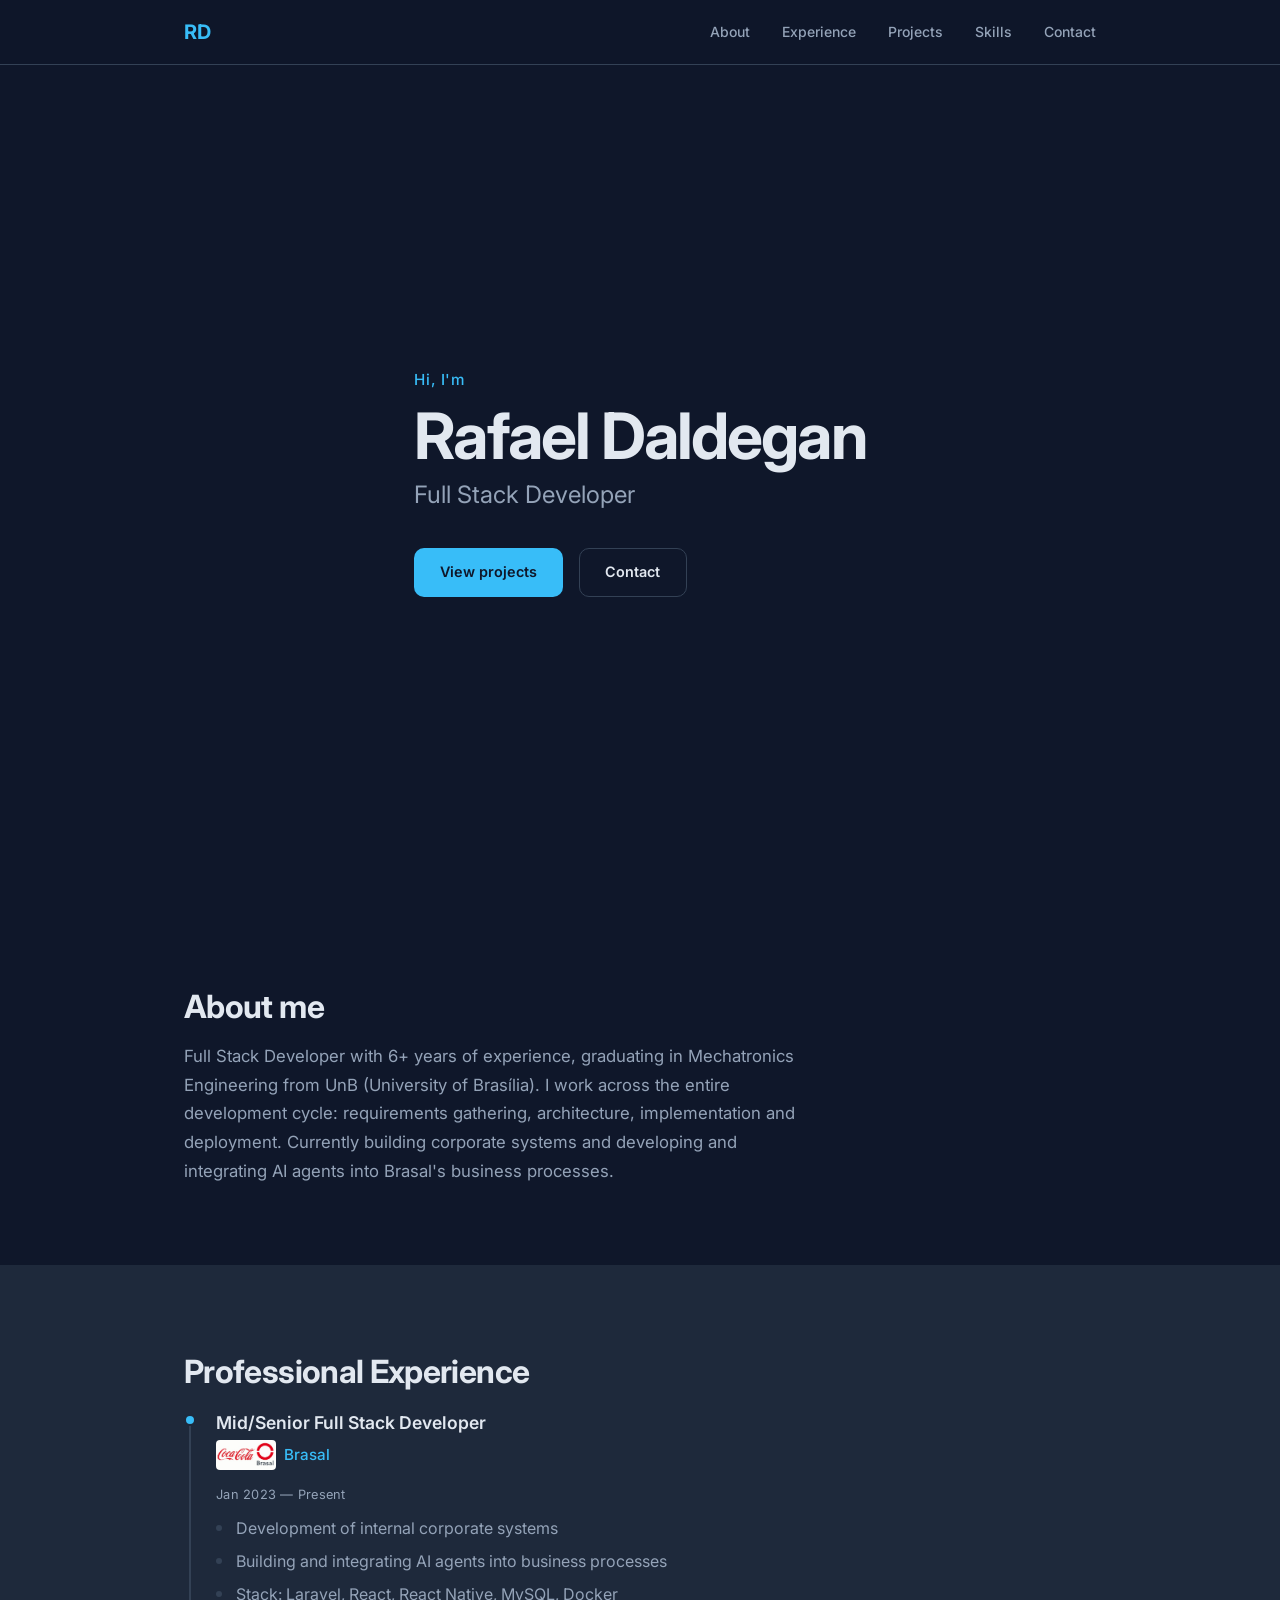
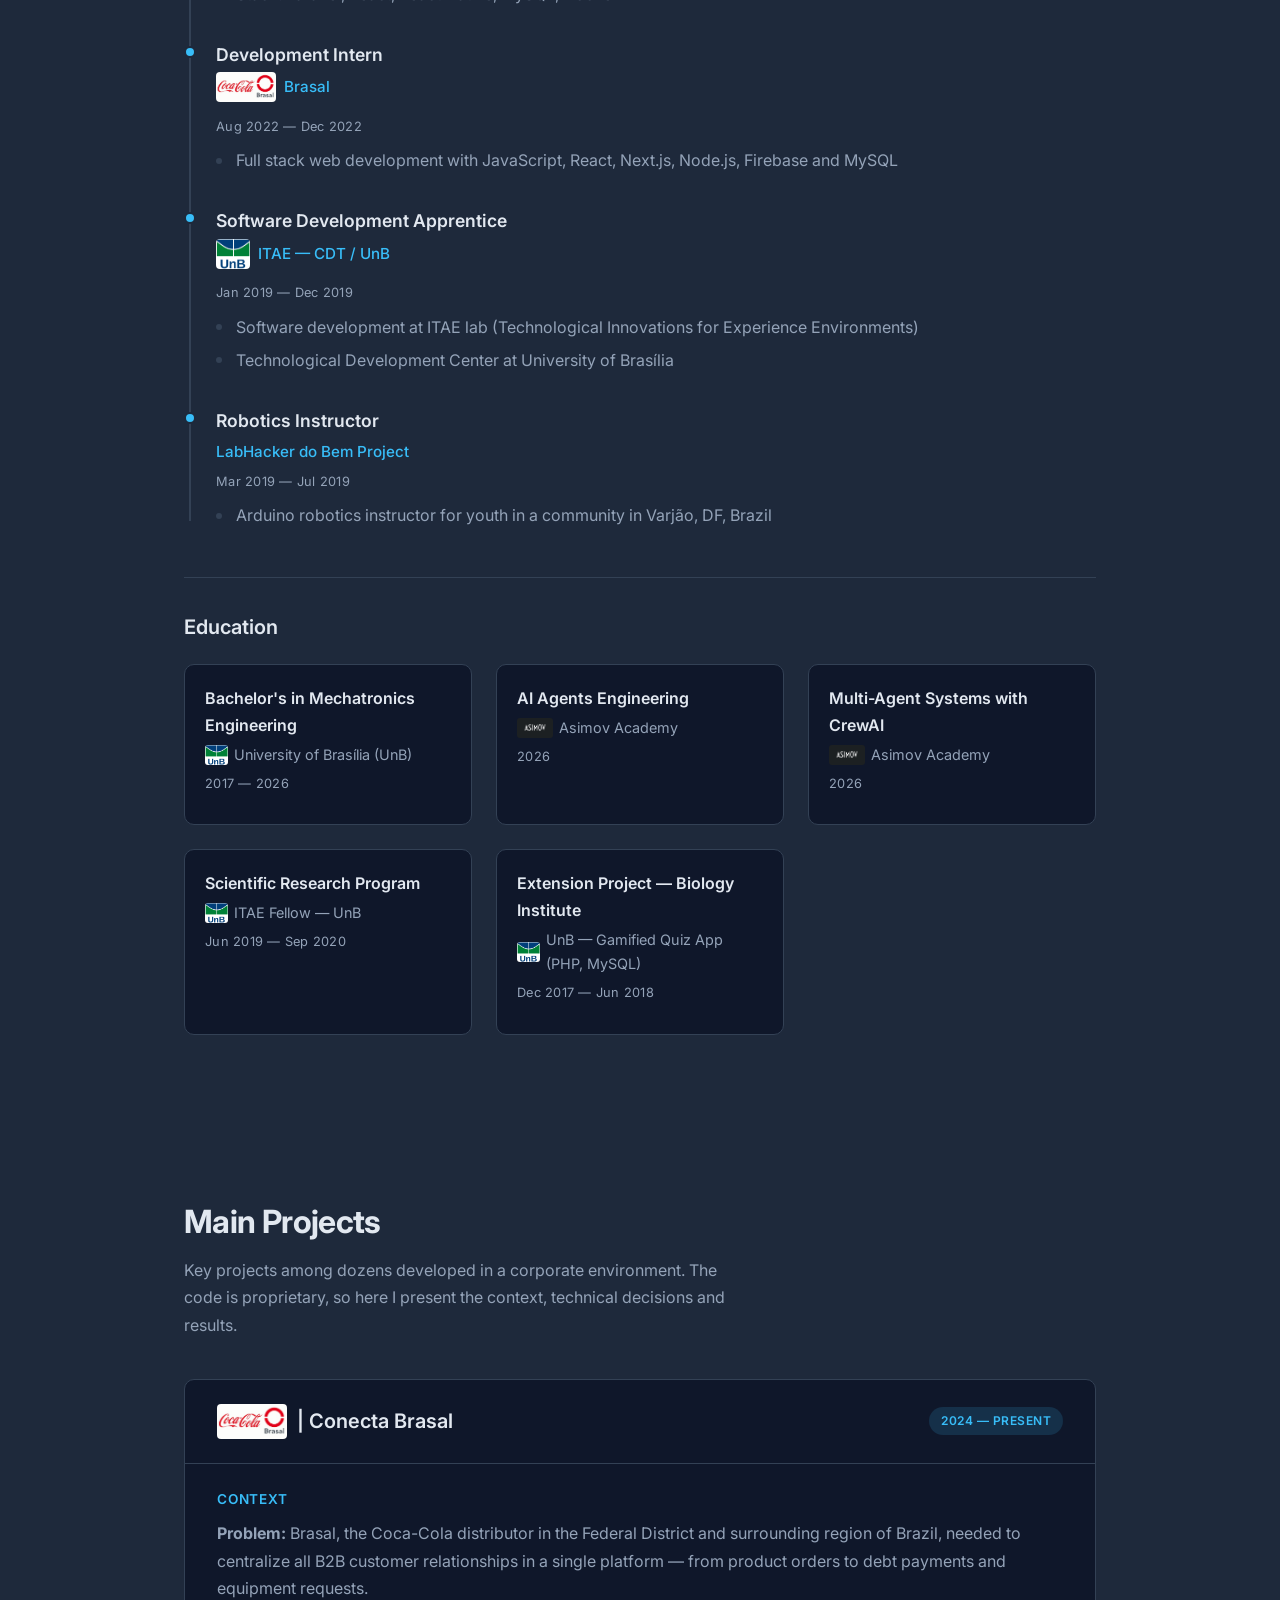
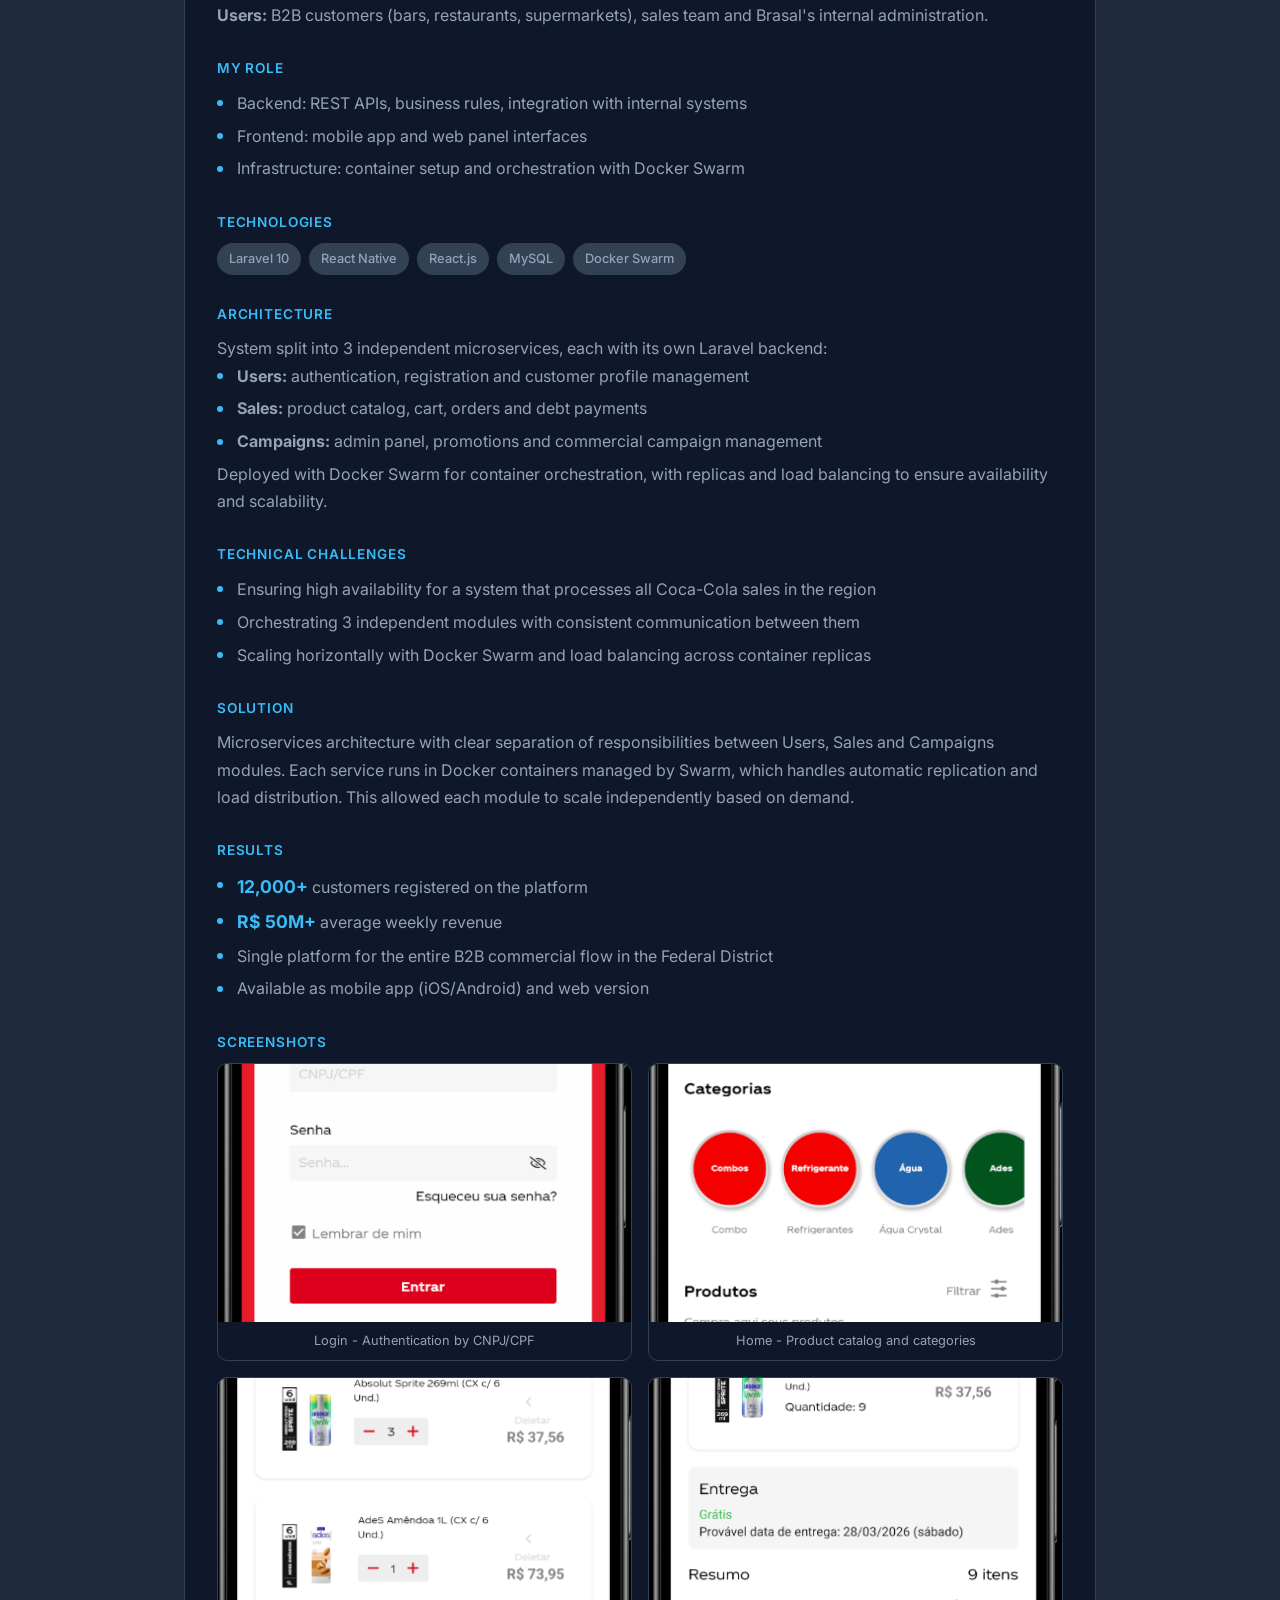
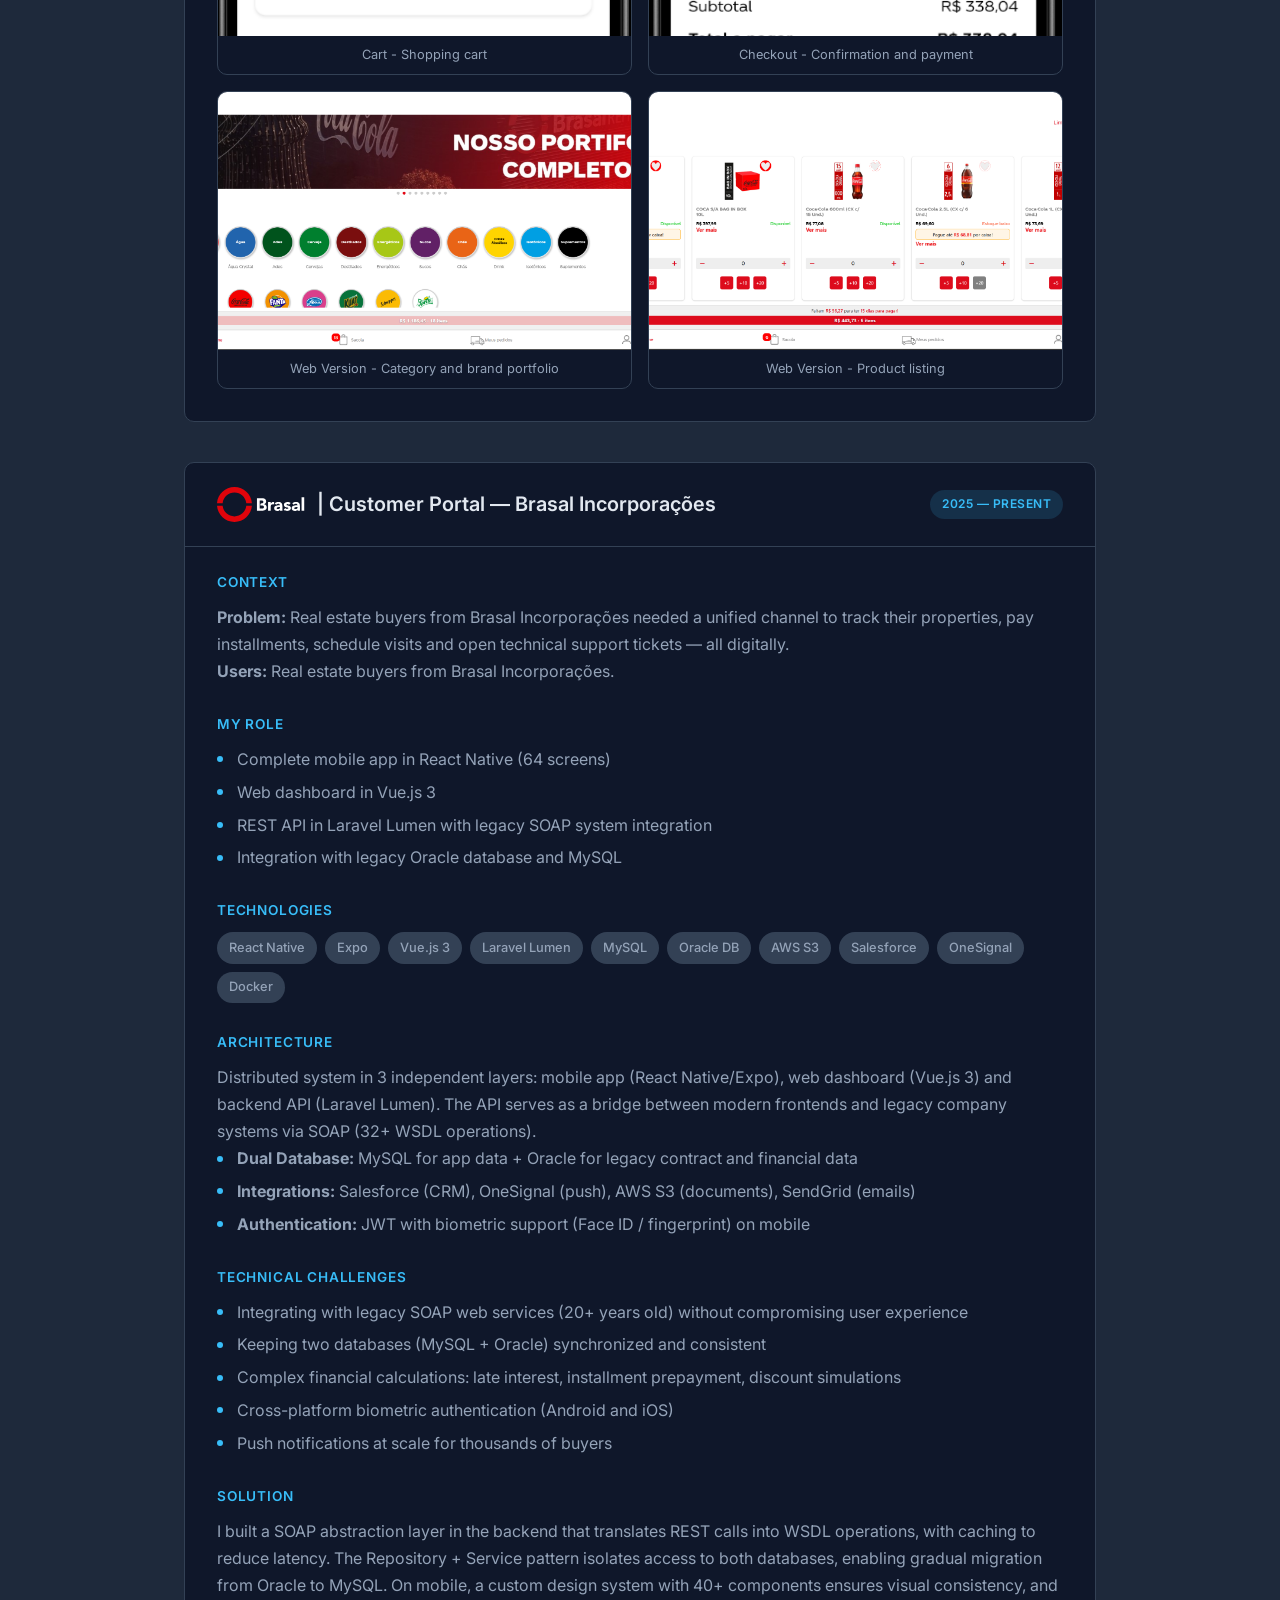
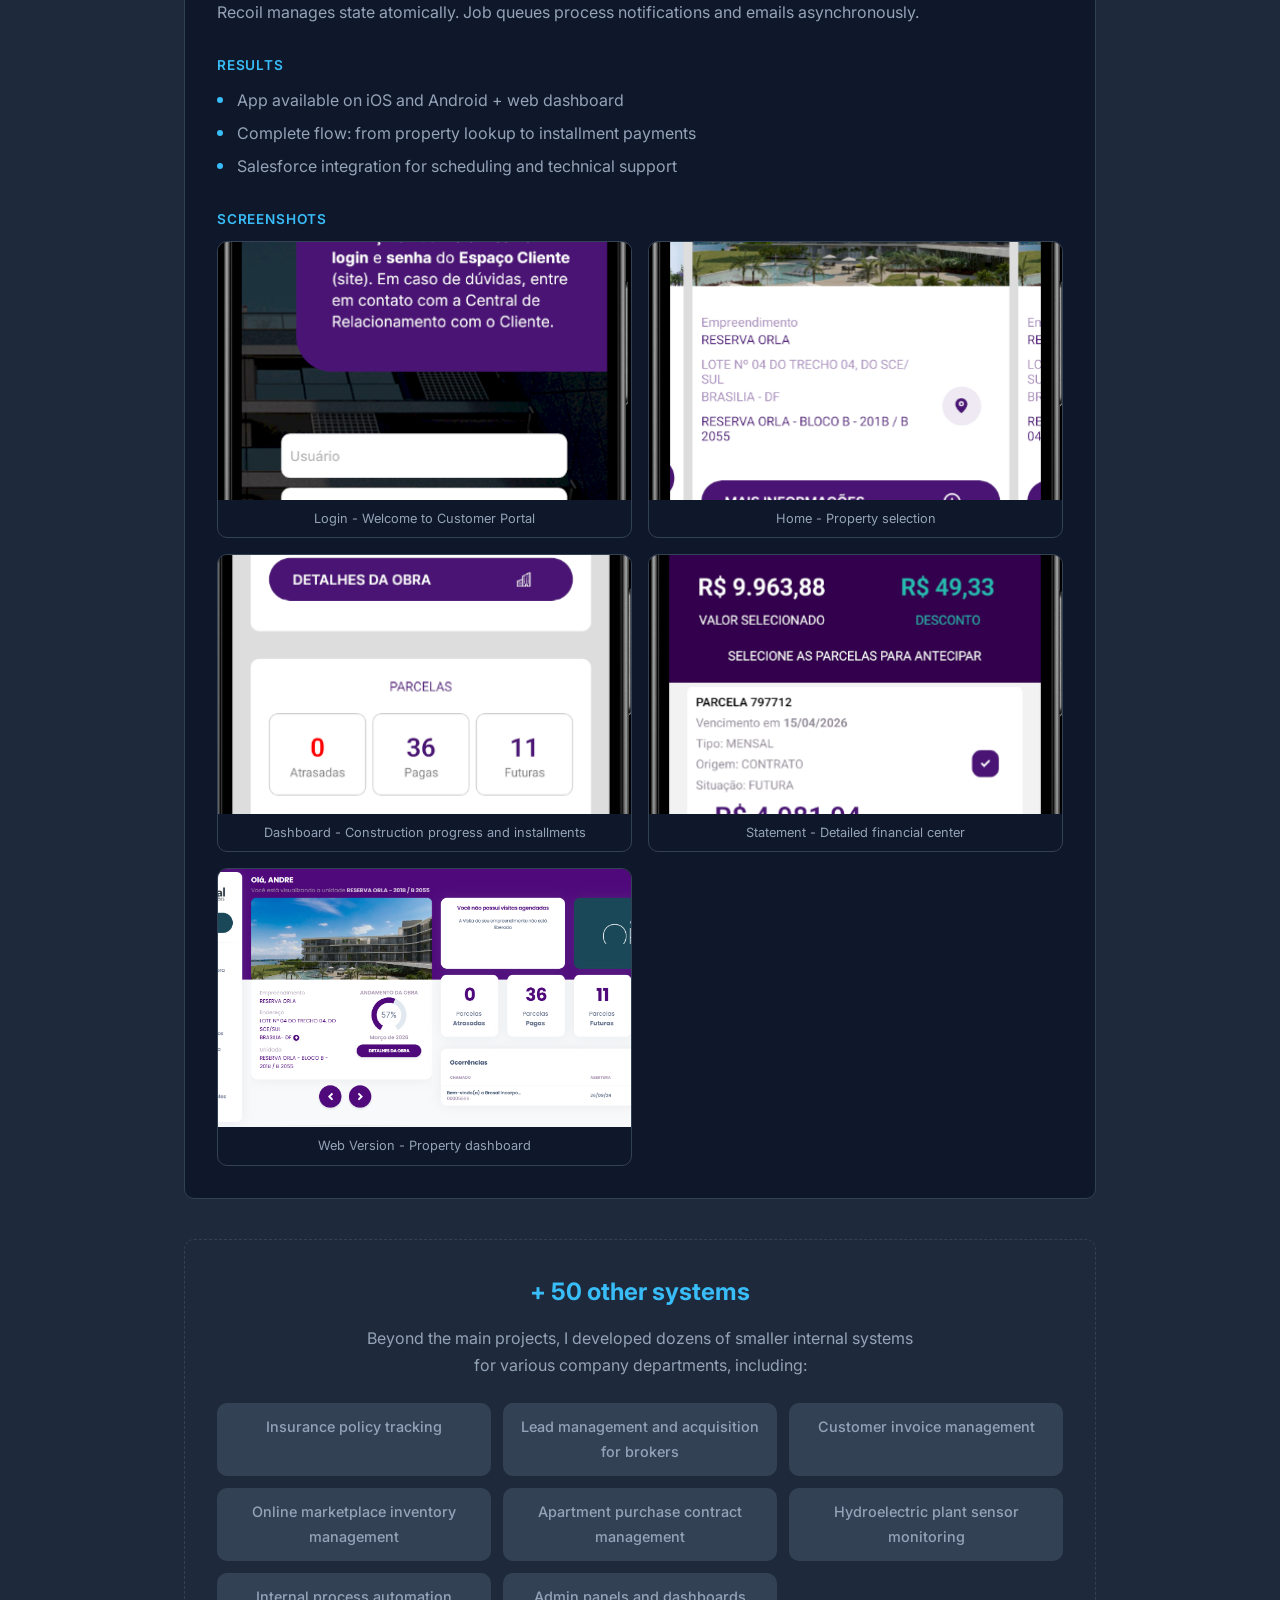
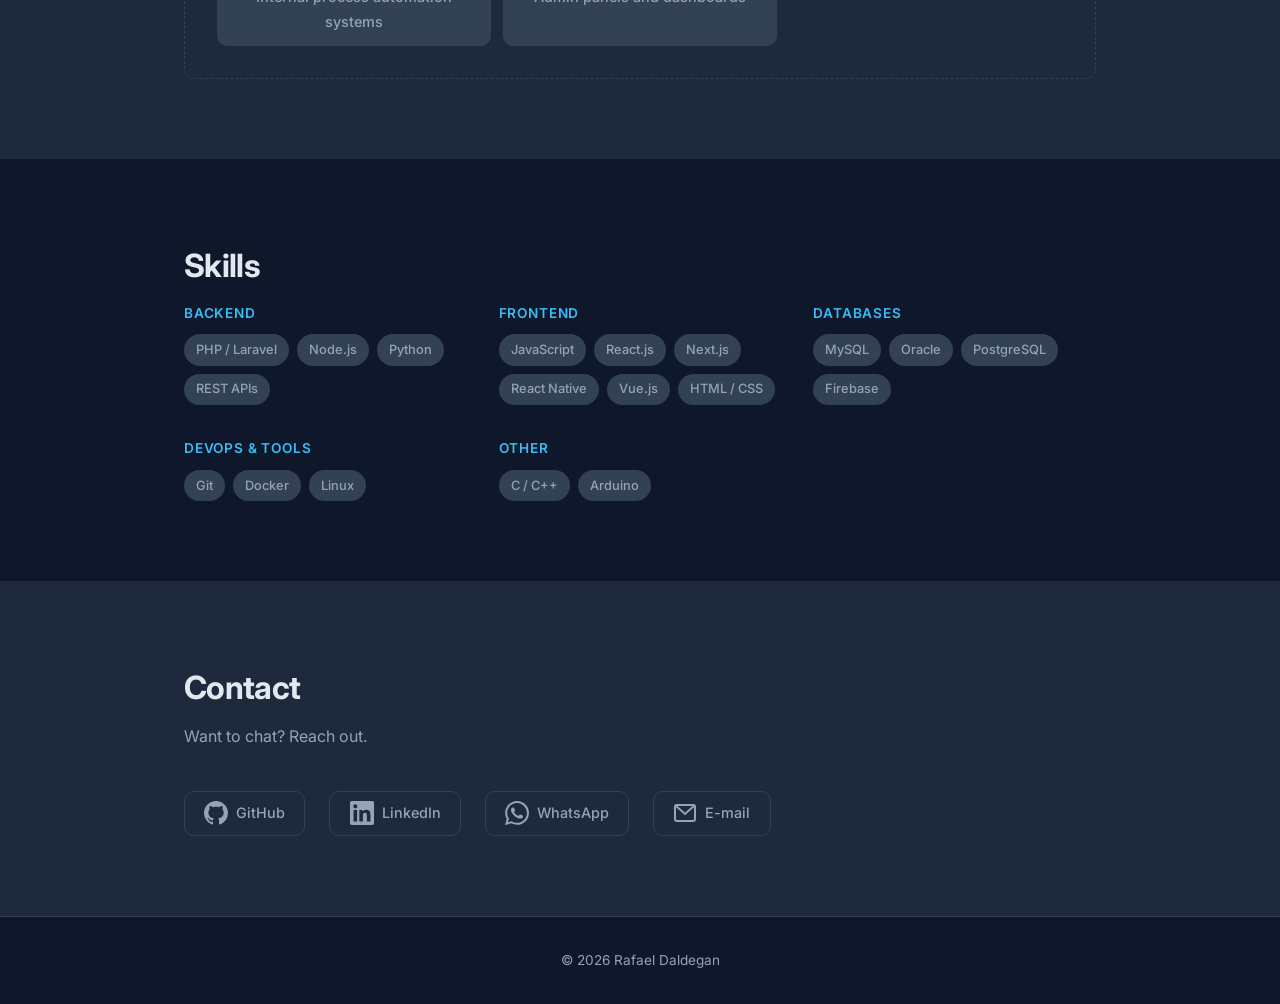
==== commit d204677a: "logos" ====
--- a/en.html
+++ b/en.html
@@ -67,7 +67,12 @@
           <div class="timeline__content">
             <div class="timeline__header">
               <h3>Mid/Senior Full Stack Developer</h3>
-              <span class="timeline__company">Brasal</span>
+              <span class="timeline__company">
+                <span class="timeline__logos">
+                  <img src="assets/img/logos/brasal.jpg" alt="Brasal" class="timeline__logo">
+                </span>
+                Brasal
+              </span>
             </div>
             <span class="timeline__period">Jan 2023 &mdash; Present</span>
             <ul>
@@ -83,7 +88,12 @@
           <div class="timeline__content">
             <div class="timeline__header">
               <h3>Development Intern</h3>
-              <span class="timeline__company">Brasal</span>
+              <span class="timeline__company">
+                <span class="timeline__logos">
+                  <img src="assets/img/logos/brasal.jpg" alt="Brasal" class="timeline__logo">
+                </span>
+                Brasal
+              </span>
             </div>
             <span class="timeline__period">Aug 2022 &mdash; Dec 2022</span>
             <ul>
@@ -97,7 +107,10 @@
           <div class="timeline__content">
             <div class="timeline__header">
               <h3>Software Development Apprentice</h3>
-              <span class="timeline__company">ITAE &mdash; CDT / UnB</span>
+              <span class="timeline__company">
+                <img src="assets/img/logos/logo_unb_oficial_2025.png" alt="UnB" class="timeline__logo">
+                ITAE &mdash; CDT / UnB
+              </span>
             </div>
             <span class="timeline__period">Jan 2019 &mdash; Dec 2019</span>
             <ul>
@@ -129,27 +142,27 @@
         <div class="formation__grid">
           <div class="formation__item">
             <h4>Bachelor's in Mechatronics Engineering</h4>
-            <p>University of Brasília (UnB)</p>
+            <p><img src="assets/img/logos/logo_unb_oficial_2025.png" alt="UnB" class="formation__logo"> University of Brasília (UnB)</p>
             <span class="timeline__period">2017 &mdash; 2026</span>
           </div>
           <div class="formation__item">
             <h4>AI Agents Engineering</h4>
-            <p>Asimov Academy</p>
+            <p><img src="assets/img/logos/screenshot-1.webp" alt="Asimov Academy" class="formation__logo"> Asimov Academy</p>
             <span class="timeline__period">2026</span>
           </div>
           <div class="formation__item">
             <h4>Multi-Agent Systems with CrewAI</h4>
-            <p>Asimov Academy</p>
+            <p><img src="assets/img/logos/screenshot-1.webp" alt="Asimov Academy" class="formation__logo"> Asimov Academy</p>
             <span class="timeline__period">2026</span>
           </div>
           <div class="formation__item">
             <h4>Scientific Research Program</h4>
-            <p>ITAE Fellow &mdash; UnB</p>
+            <p><img src="assets/img/logos/logo_unb_oficial_2025.png" alt="UnB" class="formation__logo"> ITAE Fellow &mdash; UnB</p>
             <span class="timeline__period">Jun 2019 &mdash; Sep 2020</span>
           </div>
           <div class="formation__item">
             <h4>Extension Project &mdash; Biology Institute</h4>
-            <p>UnB &mdash; Gamified Quiz App (PHP, MySQL)</p>
+            <p><img src="assets/img/logos/logo_unb_oficial_2025.png" alt="UnB" class="formation__logo"> UnB &mdash; Gamified Quiz App (PHP, MySQL)</p>
             <span class="timeline__period">Dec 2017 &mdash; Jun 2018</span>
           </div>
         </div>
@@ -170,7 +183,10 @@
       <!-- ====== PROJECT 1 ====== -->
       <article class="project">
         <div class="project__header">
-          <h3 class="project__name">Conecta Brasal</h3>
+          <h3 class="project__name">
+            <img src="assets/img/logos/brasal.jpg" alt="Brasal" class="project__logo">
+            | Conecta Brasal
+          </h3>
           <span class="project__badge">2024 &mdash; Present</span>
         </div>
 
@@ -296,7 +312,10 @@
       <!-- ====== PROJECT 2 - Espaço Cliente Brasal Incorporações ====== -->
       <article class="project">
         <div class="project__header">
-          <h3 class="project__name">Customer Portal &mdash; Brasal Incorporações</h3>
+          <h3 class="project__name">
+            <img src="assets/img/logos/logo_brasal_w_053773a682.svg" alt="Brasal" class="project__logo">
+            | Customer Portal &mdash; Brasal Incorporações
+          </h3>
           <span class="project__badge">2025 &mdash; Present</span>
         </div>
 
--- a/assets/css/style.css
+++ b/assets/css/style.css
@@ -148,7 +148,14 @@
   cursor: pointer;
 }
 
-.project__name { font-size: 1.25rem; font-weight: 600; }
+.project__name {
+  font-size: 1.25rem; font-weight: 600;
+  display: inline-flex; align-items: center; gap: .6rem;
+}
+
+.project__logo {
+  height: 35px; width: auto; border-radius: 4px;
+}
 
 .project__badge {
   font-size: .75rem; font-weight: 600; text-transform: uppercase;
@@ -336,6 +343,16 @@
 
 .timeline__company {
   font-size: .95rem; color: var(--color-primary); font-weight: 500;
+  display: inline-flex; align-items: center; gap: .5rem;
+}
+
+.timeline__logos {
+  display: inline-flex; align-items: center; gap: .4rem;
+}
+
+.timeline__logo {
+  height: 30px; width: auto; border-radius: 4px;
+  vertical-align: middle;
 }
 
 .timeline__period {
@@ -382,6 +399,11 @@
 
 .formation__item p {
   color: var(--color-text-muted); font-size: .9rem;
+  display: flex; align-items: center; gap: .4rem;
+}
+
+.formation__logo {
+  height: 20px; width: auto; border-radius: 3px;
 }
 
 /* ===== Skills ===== */
